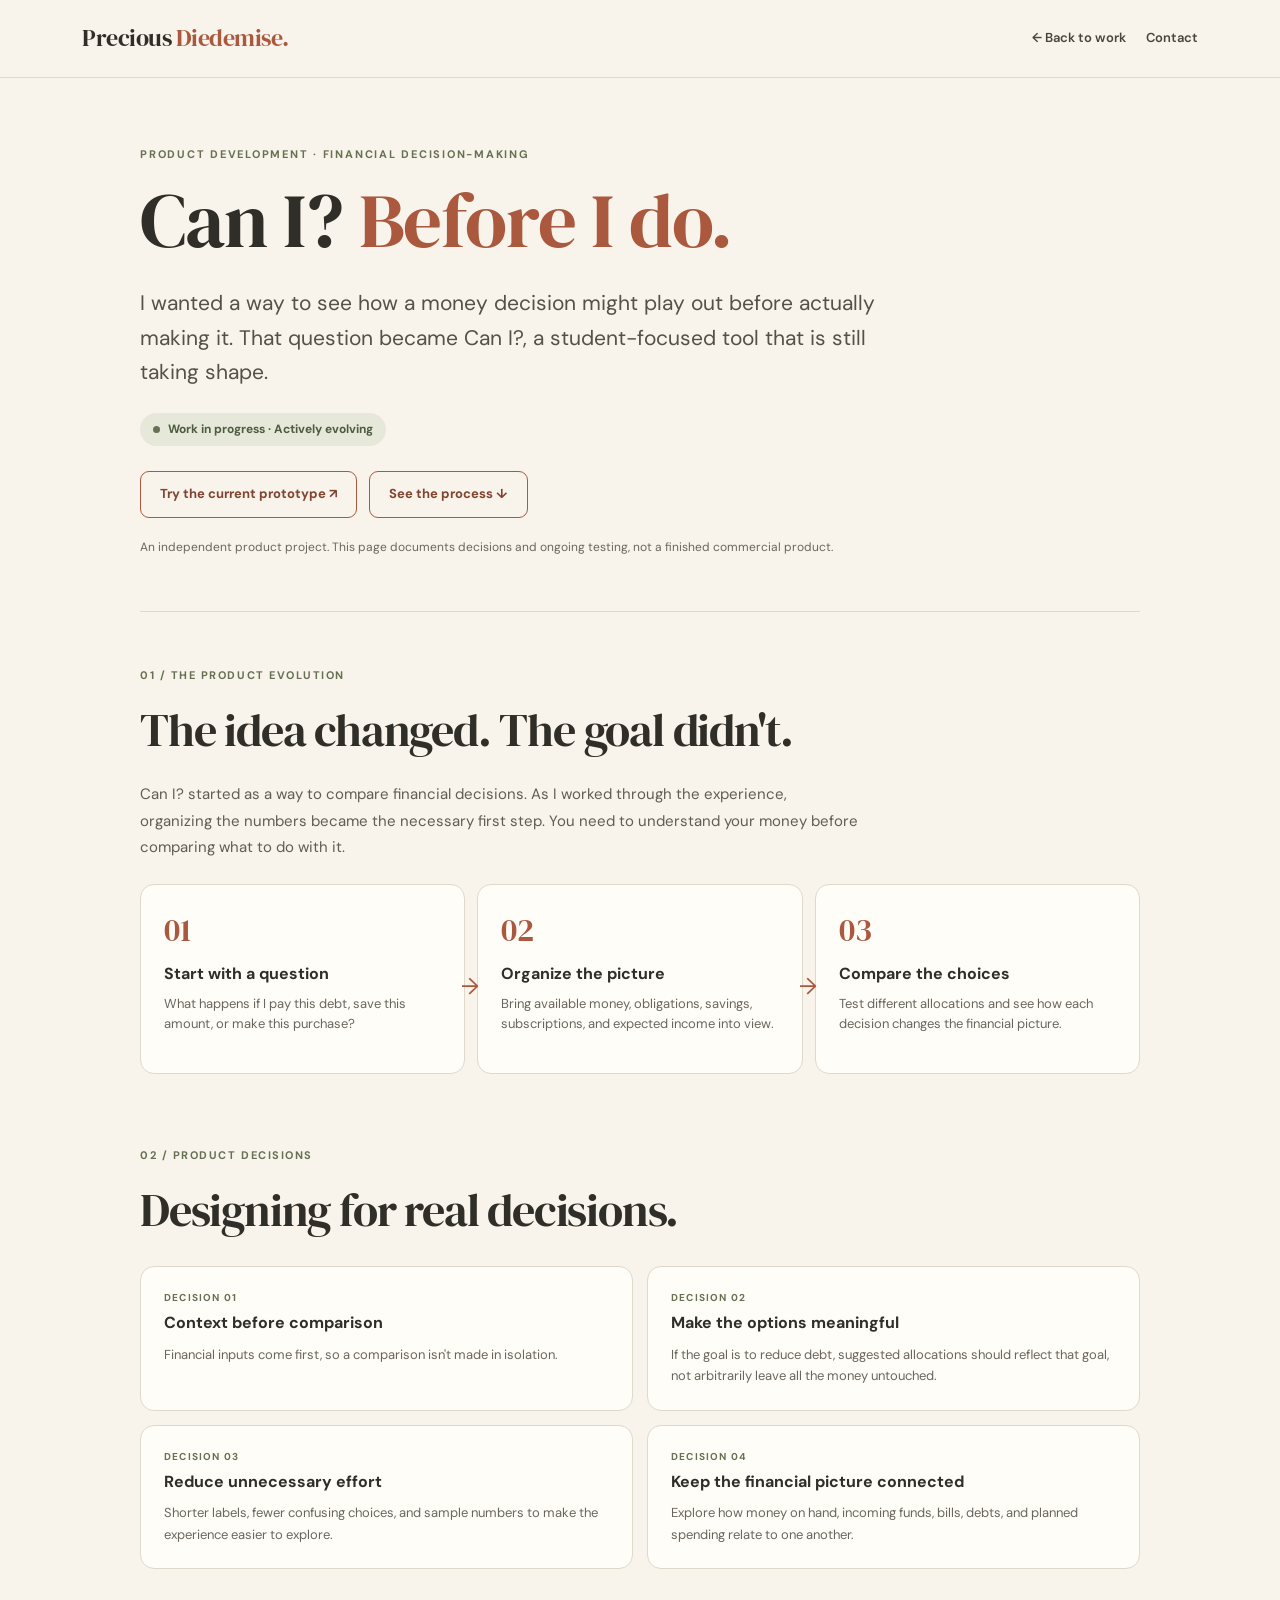
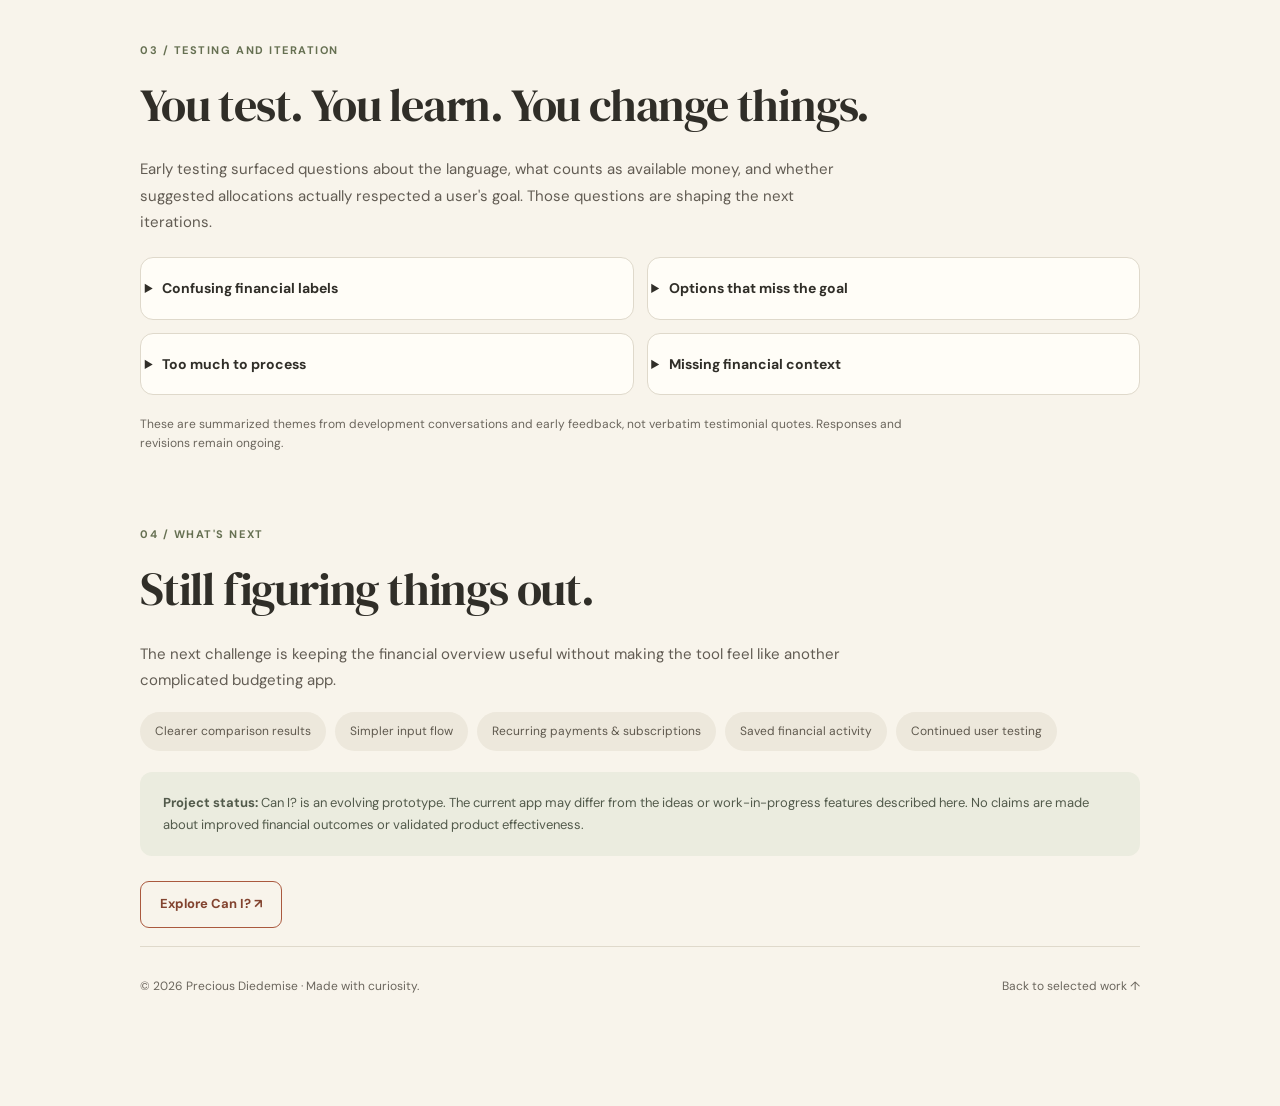
==== can-i-case-study.html @ 9359f9a6 "Rename Can I.html to can-i-case-study.html" ====
<!DOCTYPE html>
<html lang="en">
<head>
  <meta charset="utf-8">
  <meta name="viewport" content="width=device-width,initial-scale=1">
  <meta name="theme-color" content="#f8f4eb">
  <meta name="description" content="How Can I? evolved from a decision-comparison idea into an evolving student finance tool. A product development case study by Precious Diedemise.">
  <title>Can I? | Behind the Product · Precious Diedemise</title>
  <link rel="stylesheet" href="style.css">
  <style>
    :root{--cream:#f8f4eb;--paper:#fffdf7;--ink:#302e28;--muted:#6b665d;--rust:#aa593e;--deep:#82432f;--olive:#667052;--line:#dfd9cb;--sage:#e8e9da;--tan:#f0e3d2}
    .ci-page{max-width:1060px;margin:auto;padding:0 30px 80px}
    .ci-hero{padding:68px 0 54px;border-bottom:1px solid var(--line)}
    .ci-eyebrow{font-size:11px;letter-spacing:.16em;text-transform:uppercase;color:var(--olive);font-weight:700}
    .ci-hero h1,.ci-section h2{font-family:'DM Serif Display',Georgia,serif;font-weight:400;letter-spacing:-1.2px}
    .ci-hero h1{font-size:clamp(45px,6vw,78px);line-height:1.1;margin:14px 0 24px}
    .ci-hero h1 em{font-style:normal;color:var(--rust)}
    .ci-lead{font-size:clamp(17px,2vw,21px);max-width:740px;color:#565047;line-height:1.65;margin:0 0 23px}
    .ci-status{display:inline-flex;align-items:center;gap:8px;background:#e6e8d9;padding:7px 13px;border-radius:100px;color:#4d5c40;font-size:12px;font-weight:700}
    .ci-status:before{content:'';display:block;width:7px;height:7px;border-radius:50%;background:var(--olive)}
    .ci-note{color:var(--muted);font-size:12px;max-width:780px;margin:20px 0 0}
    .ci-actions{display:flex;flex-wrap:wrap;gap:12px;margin-top:25px}
    .ci-link{display:inline-flex;align-items:center;justify-content:center;padding:12px 19px;border:1px solid var(--rust);border-radius:9px;color:var(--deep);font-size:13px;font-weight:700;text-decoration:none}
    .ci-link:hover{background:#f0e6d7}
    .ci-section{padding:55px 0 18px}
    .ci-count{font-size:11px;letter-spacing:.14em;color:var(--olive);text-transform:uppercase;font-weight:700}
    .ci-section h2{font-size:clamp(31px,4vw,46px);margin:8px 0 14px}
    .ci-copy{max-width:720px;color:#625c53;line-height:1.75;font-size:15px}
    .ci-journey{display:grid;grid-template-columns:repeat(3,minmax(0,1fr));gap:12px;margin-top:24px}
    .ci-stage,.ci-tile{background:var(--paper);border:1px solid var(--line);border-radius:14px;padding:23px}
    .ci-stage{position:relative;min-height:190px}
    .ci-stage .ci-digit{font:400 32px 'DM Serif Display',Georgia,serif;color:var(--rust)}
    .ci-stage h3{font-size:16px;margin:9px 0 7px}
    .ci-stage p{font-size:13px;color:var(--muted);margin:0}
    .ci-tile h3{font-size:16px;margin:4px 0 8px}
    .ci-tile p{font-size:13px;color:var(--muted);margin:0;line-height:1.65}
    .ci-stage:not(:last-child):after{content:'→';position:absolute;right:-15px;top:44%;font-size:23px;color:var(--rust);z-index:1}
    .ci-grid{display:grid;grid-template-columns:repeat(2,minmax(0,1fr));gap:14px;margin-top:20px}
    .ci-eyeline{font-size:10px;font-weight:700;letter-spacing:.12em;text-transform:uppercase;color:var(--olive)}
    .ci-feedback{margin-top:22px;display:grid;grid-template-columns:repeat(2,minmax(0,1fr));gap:13px}
    .ci-feedback details{background:var(--paper);border:1px solid var(--line);border-radius:13px;padding:19px 21px}
    .ci-feedback summary{font-weight:700;font-size:14px;cursor:pointer;list-style-position:outside}
    .ci-feedback details p{font-size:13px;color:var(--muted);margin:13px 0 3px;line-height:1.65}
    .ci-feedback strong{color:var(--ink)}
    .ci-next{display:flex;flex-wrap:wrap;gap:9px;margin-top:19px}
    .ci-chip{background:#ede8dc;padding:10px 15px;border-radius:100px;font-size:12px;color:#5f594e}
    .ci-disclaimer{margin-top:21px;padding:20px 23px;background:#ebecdf;border-radius:12px;font-size:13px;color:#525a4b;line-height:1.7}
    .ci-footer{padding:30px 0;border-top:1px solid var(--line);font-size:12px;color:var(--muted);display:flex;justify-content:space-between;gap:12px;flex-wrap:wrap}
    @media(max-width:720px){.ci-page{padding:0 20px 50px}.ci-journey,.ci-grid,.ci-feedback{grid-template-columns:1fr}.ci-stage:not(:last-child):after{content:'↓';right:auto;left:50%;top:auto;bottom:-19px}.ci-hero{padding:46px 0}}
  </style>
</head>
<body>
  <header class="header">
    <div class="shell header-in">
      <a class="brand" href="index.html#home">Precious <em>Diedemise.</em></a>
      <nav class="nav" style="display:flex;gap:20px">
        <a href="index.html#work">← Back to work</a>
        <a href="index.html#contact">Contact</a>
      </nav>
    </div>
  </header>

  <main class="ci-page">
    <section class="ci-hero">
      <div class="ci-eyebrow">Product development · Financial decision-making</div>
      <h1>Can I? <em>Before I do.</em></h1>
      <p class="ci-lead">
        I wanted a way to see how a money decision might play out before
        actually making it. That question became Can I?, a student-focused
        tool that is still taking shape.
      </p>
      <span class="ci-status">Work in progress · Actively evolving</span>
      <div class="ci-actions">
        <a class="ci-link" href="https://can-i-phi.vercel.app/"
           target="_blank" rel="noopener noreferrer">Try the current prototype ↗</a>
        <a class="ci-link" href="#evolution">See the process ↓</a>
      </div>
      <p class="ci-note">
        An independent product project. This page documents decisions and
        ongoing testing, not a finished commercial product.
      </p>
    </section>

    <section class="ci-section" id="evolution">
      <div class="ci-count">01 / The product evolution</div>
      <h2>The idea changed. The goal didn't.</h2>
      <p class="ci-copy">
        Can I? started as a way to compare financial decisions. As I worked
        through the experience, organizing the numbers became the necessary
        first step. You need to understand your money before comparing what
        to do with it.
      </p>
      <div class="ci-journey">
        <div class="ci-stage">
          <div class="ci-digit">01</div>
          <h3>Start with a question</h3>
          <p>What happens if I pay this debt, save this amount, or make this purchase?</p>
        </div>
        <div class="ci-stage">
          <div class="ci-digit">02</div>
          <h3>Organize the picture</h3>
          <p>Bring available money, obligations, savings, subscriptions,
             and expected income into view.</p>
        </div>
        <div class="ci-stage">
          <div class="ci-digit">03</div>
          <h3>Compare the choices</h3>
          <p>Test different allocations and see how each decision changes
             the financial picture.</p>
        </div>
      </div>
    </section>

    <section class="ci-section" id="thinking">
      <div class="ci-count">02 / Product decisions</div>
      <h2>Designing for real decisions.</h2>
      <div class="ci-grid">
        <div class="ci-tile">
          <div class="ci-eyeline">Decision 01</div>
          <h3>Context before comparison</h3>
          <p>Financial inputs come first, so a comparison isn't made in isolation.</p>
        </div>
        <div class="ci-tile">
          <div class="ci-eyeline">Decision 02</div>
          <h3>Make the options meaningful</h3>
          <p>If the goal is to reduce debt, suggested allocations should
             reflect that goal, not arbitrarily leave all the money untouched.</p>
        </div>
        <div class="ci-tile">
          <div class="ci-eyeline">Decision 03</div>
          <h3>Reduce unnecessary effort</h3>
          <p>Shorter labels, fewer confusing choices, and sample numbers
             to make the experience easier to explore.</p>
        </div>
        <div class="ci-tile">
          <div class="ci-eyeline">Decision 04</div>
          <h3>Keep the financial picture connected</h3>
          <p>Explore how money on hand, incoming funds, bills, debts,
             and planned spending relate to one another.</p>
        </div>
      </div>
    </section>

    <section class="ci-section" id="feedback">
      <div class="ci-count">03 / Testing and iteration</div>
      <h2>You test. You learn. You change things.</h2>
      <p class="ci-copy">
        Early testing surfaced questions about the language, what counts
        as available money, and whether suggested allocations actually
        respected a user's goal. Those questions are shaping the next iterations.
      </p>
      <div class="ci-feedback">
        <details>
          <summary>Confusing financial labels</summary>
          <p><strong>What surfaced:</strong> Some terms, including “Protected,”
             weren't intuitive.<br>
             <strong>Design response:</strong> Use clearer language such as
             “Savings” and simplify prompts.</p>
        </details>
        <details>
          <summary>Options that miss the goal</summary>
          <p><strong>What surfaced:</strong> Debt-focused comparisons could
             suggest keeping money available instead of paying down debt.<br>
             <strong>Design response:</strong> Rework suggested allocations
             around the user's stated goal.</p>
        </details>
        <details>
          <summary>Too much to process</summary>
          <p><strong>What surfaced:</strong> Wordy screens and numerous inputs
             could make decisions harder.<br>
             <strong>Design response:</strong> Shorter copy, more focused steps,
             and fewer unnecessary fields.</p>
        </details>
        <details>
          <summary>Missing financial context</summary>
          <p><strong>What surfaced:</strong> Feedback called for better handling
             of recurring bills, subscriptions, unexpected expenses, and
             incoming money.<br>
             <strong>Design response:</strong> Evaluate how these elements fit
             into the organizing flow without overcomplicating it.</p>
        </details>
      </div>
      <p class="ci-note">
        These are summarized themes from development conversations and early
        feedback, not verbatim testimonial quotes. Responses and revisions
        remain ongoing.
      </p>
    </section>

    <section class="ci-section" id="next">
      <div class="ci-count">04 / What's next</div>
      <h2>Still figuring things out.</h2>
      <p class="ci-copy">
        The next challenge is keeping the financial overview useful
        without making the tool feel like another complicated budgeting app.
      </p>
      <div class="ci-next">
        <span class="ci-chip">Clearer comparison results</span>
        <span class="ci-chip">Simpler input flow</span>
        <span class="ci-chip">Recurring payments &amp; subscriptions</span>
        <span class="ci-chip">Saved financial activity</span>
        <span class="ci-chip">Continued user testing</span>
      </div>
      <div class="ci-disclaimer">
        <strong>Project status:</strong> Can I? is an evolving prototype.
        The current app may differ from the ideas or work-in-progress features
        described here. No claims are made about improved financial outcomes
        or validated product effectiveness.
      </div>
      <div class="ci-actions">
        <a class="ci-link" href="https://can-i-phi.vercel.app/"
           target="_blank" rel="noopener noreferrer">Explore Can I? ↗</a>
      </div>
    </section>

    <footer class="ci-footer">
      <span>© 2026 Precious Diedemise · Made with curiosity.</span>
      <a href="index.html#work">Back to selected work ↑</a>
    </footer>
  </main>
</body>
</html>
---- style.css ----
@import url('https://fonts.googleapis.com/css2?family=DM+Sans:wght@400;500;600;700&family=DM+Serif+Display:ital@0;1&display=swap');
  
  
:root {
  --cream:#f8f4eb;
  --paper:#fffdf7;
  --ink:#302e28;
  --muted:#6b665d;
  --rust:#aa593e;
  --deep:#82432f;
  --olive:#667052;
  --line:#dfd9cb;
  --sage:#e8e9da;
  --tan:#f0e3d2;
  --shadow:0 18px 40px rgba(71,55,32,.07)}
* {
  box-sizing:border-box}
html {
  scroll-behavior:smooth}
body {
  margin:0;
  background:var(--cream);
  color:var(--ink);
  font-family:'DM Sans',Arial,sans-serif;
  font-size:15px;
  line-height:1.6}
button,a {
  font:inherit}
a {
  color:inherit;
  text-decoration:none}
button {
  cursor:pointer}
button:focus-visible,a:focus-visible {
  outline:3px solid #bd8651;
  outline-offset:4px}
.shell {
  max-width:1180px;
  margin:auto;
  padding:0 32px}
.header {
  position:sticky;
  top:0;
  z-index:20;
  background:rgba(248,244,235,.94);
  backdrop-filter:blur(15px);
  border-bottom:1px solid var(--line)}
.header-in {
  min-height:77px;
  display:flex;
  align-items:center;
  justify-content:space-between;
  gap:16px}
.brand {
  font-family:'DM Serif Display',Georgia,serif;
  font-size:24px;
  letter-spacing:-.5px}
.brand em {
  font-style:normal;
  color:var(--rust)}
.nav {
  display:flex;
  align-items:center;
  gap:30px}
.nav a,.nav button {
  background:none;
  border:0;
  color:#49443d;
  font-size:13px;
  font-weight:600}
.nav a:hover,.nav button:hover {
  color:var(--rust)}
.nav .active {
  color:var(--rust)}
.menu {
  display:none;
  border:1px solid var(--line);
  background:transparent;
  border-radius:8px;
  padding:7px 11px}
.hero {
  display:grid;
  grid-template-columns:1.24fr .76fr;
  gap:10px;
  align-items:center;
  padding:95px 0 100px;
  min-height:570px;
  position:relative}
.eyebrow {
  font-size:11px;
  text-transform:uppercase;
  letter-spacing:.2em;
  color:var(--olive);
  font-weight:700}
.hero h1 {
  font-family:'DM Serif Display',Georgia,serif;
  font-size:clamp(50px,5.65vw,81px);
  font-weight:400;
  letter-spacing:-2px;
  line-height:1.09;
  margin:22px 0 22px;
  max-width:710px}
.hero h1 em {
  color:var(--rust);
  font-weight:400}
.intro {
  font-size:17px;
  color:#5b554d;
  max-width:625px;
  line-height:1.8}
.cta-line {
  display:flex;
  gap:14px;
  align-items:center;
  margin-top:28px;
  flex-wrap:wrap}
.primary,.secondary {
  display:inline-flex;
  align-items:center;
  gap:12px;
  justify-content:center;
  border-radius:9px;
  padding:13px 22px;
  font-weight:700;
  font-size:13px;
  transition:transform .2s,background .2s;
  border:1px solid var(--rust)}
.primary {
  background:var(--rust);
  color:white}
.primary:hover {
  background:var(--deep);
  transform:translateY(-2px)}
.secondary {
  background:transparent;
  color:var(--deep)}
.secondary:hover {
  background:#f0e6d7}
.hero-art {
  height:430px;
  position:relative;
  overflow:hidden;
  isolation:isolate}
.hero-art .large {
  position:absolute;
  right:1%;
  bottom:-105px;
  width:355px;
  height:355px;
  border-radius:50%;
  background:#bd7655}
.hero-art .medium {
  position:absolute;
  right:-50px;
  top:0;
  width:265px;
  height:265px;
  border-radius:50%;
  background:#87906a}
.hero-art .pale {
  position:absolute;
  left:0;
  top:73px;
  width:250px;
  height:300px;
  border-radius:53% 47% 58% 42%;
  background:#e9dbc5;
  transform:rotate(-16deg)}
.hero-art .line {
  position:absolute;
  border:2px solid rgba(255,255,255,.55);
  border-radius:50%;
  width:425px;
  height:425px;
  right:-87px;
  bottom:-115px}
.hero-art .line.two {
  width:345px;
  height:345px;
  right:-47px;
  bottom:-74px}
.stem {
  position:absolute;
  right:60px;
  top:80px;
  width:3px;
  height:230px;
  background:#394934;
  transform:rotate(22deg);
  transform-origin:bottom}
.leaf {
  position:absolute;
  width:65px;
  height:23px;
  background:#435a3c;
  border-radius:100% 0 100% 0;
  transform-origin:0 50%}
.leaf.l1 {
  right:70px;
  top:106px;
  transform:rotate(-25deg)}
.leaf.l2 {
  right:116px;
  top:130px;
  transform:rotate(205deg)}
.leaf.l3 {
  right:82px;
  top:183px;
  transform:rotate(-27deg)}
.leaf.l4 {
  right:134px;
  top:207px;
  transform:rotate(205deg)}
.leaf.l5 {
  right:98px;
  top:263px;
  transform:rotate(-20deg)}
.leaf.l6 {
  right:155px;
  top:285px;
  transform:rotate(206deg)}
.sect {
  padding:72px 0}
.sect-head {
  display:flex;
  align-items:end;
  justify-content:space-between;
  gap:22px;
  margin-bottom:27px}
.sect h2,.about h2 {
  font-family:'DM Serif Display',Georgia,serif;
  font-size:clamp(35px,3.8vw,51px);
  font-weight:400;
  letter-spacing:-1px;
  line-height:1.2;
  margin:9px 0}
.section-note {
  color:var(--muted);
  max-width:500px;
  margin:8px 0}
.all-link {
  font-size:13px;
  color:var(--deep);
  font-weight:700;
  background:none;
  border:none;
  white-space:nowrap}
.cards {
  display:grid;
  grid-template-columns:repeat(3,minmax(0,1fr));
  gap:22px}
.project {
  display:flex;
  flex-direction:column;
  border:1px solid #e9e2d4;
  background:var(--paper);
  border-radius:16px;
  overflow:hidden;
  box-shadow:var(--shadow);
  transition:transform .22s,box-shadow .22s;
  text-align:left;
  padding:0;
  color:var(--ink)}
.project:hover {
  transform:translateY(-5px);
  box-shadow:0 25px 50px rgba(71,55,32,.13)}
.project-art {
  height:185px;
  position:relative;
  overflow:hidden}
.project-art.finance {
  background:#e5d0b7}
.finance .sun {
  position:absolute;
  width:170px;
  height:170px;
  background:#cc8163;
  border-radius:50%;
  left:-24px;
  bottom:-80px}
.finance .bar {
  position:absolute;
  bottom:30px;
  width:35px;
  background:#566953;
  border-radius:5px 5px 0 0}
.finance .b1 {
  height:58px;
  left:46%}
.finance .b2 {
  height:94px;
  left:60%;
  background:#7e8b6d}
.finance .b3 {
  height:131px;
  left:74%;
  background:#3f594c}
.finance .curve {
  position:absolute;
  top:42px;
  left:34%;
  width:180px;
  height:90px;
  border-top:3px solid #a2523a;
  transform:rotate(-19deg);
  border-radius:50%}
.churn {
  background:#dee1cd}
.churn .orbit {
  position:absolute;
  border:2px solid #a0a98e;
  border-radius:50%;
  width:245px;
  height:245px;
  top:19px;
  left:16%}
.churn .orbit.two {
  width:150px;
  height:150px;
  top:66px;
  left:30%;
  border-color:#bbc3ac}
.churn .dot {
  position:absolute;
  border-radius:50%;
  background:#b5684a;
  width:21px;
  height:21px}
.churn .d1 {
  left:23%;
  top:33%}
.churn .d2 {
  left:71%;
  top:22%;
  background:#596e52}
.churn .d3 {
  left:66%;
  top:77%;
  width:31px;
  height:31px}
.churn .d4 {
  left:47%;
  top:53%;
  background:#4b5e47;
  width:43px;
  height:43px}
.product-art {
  background:#e8ded0}
.product-art .phone {
  width:124px;
  height:190px;
  background:#faf6ed;
  border:6px solid #4e5d48;
  border-radius:24px;
  transform:rotate(-12deg);
  position:absolute;
  top:22px;
  left:36%;
  box-shadow:12px 15px 0 rgba(61,60,44,.12);
  padding:28px 13px}
.phone .stripe {
  height:11px;
  background:#e1e5d6;
  border-radius:8px;
  margin-bottom:11px}
.phone .stripe:nth-child(2) {
  width:74%;
  background:#c7a187}
.phone .stripe:nth-child(3) {
  width:90%}
.phone .stripe:nth-child(4) {
  background:#a4b39a;
  height:24px;
  margin-top:18px}
.project-body {
  padding:23px 22px 22px;
  flex:1;
  display:flex;
  flex-direction:column}
.tag {
  font-size:10px;
  text-transform:uppercase;
  color:#8f6c52;
  letter-spacing:.15em;
  font-weight:700}
.project h3 {
  font-family:'DM Serif Display',Georgia,serif;
  font-size:27px;
  line-height:1.22;
  font-weight:400;
  letter-spacing:-.4px;
  margin:11px 0}
.project p {
  color:var(--muted);
  font-size:13px;
  margin:0 0 22px}
.project-bottom {
  display:flex;
  justify-content:space-between;
  align-items:center;
  margin-top:auto;
  font-size:12px;
  color:var(--olive)}
.circle-arrow {
  display:grid;
  place-items:center;
  background:var(--rust);
  color:white;
  width:32px;
  height:32px;
  border-radius:50%;
  font-size:18px}
.other-work {
  margin-top:20px;
  display:flex;
  gap:14px;
  flex-wrap:wrap}
.pill {
  background:#efebe1;
  border:1px solid #e0d9c8;
  border-radius:100px;
  padding:8px 13px;
  color:#635c51;
  font-size:12px}
.about-wrap {
  background:#e9e8d9;
  border-top:1px solid #dedccc;
  border-bottom:1px solid #dedccc}
.about {
  display:grid;
  grid-template-columns:1fr 1fr;
  gap:60px;
  align-items:center;
  padding:68px 0}
.about-copy {
  font-size:17px;
  max-width:580px;
  color:#5a5b4a}
.about .aside {
  border-left:2px solid #9eaa8b;
  padding:14px 0 14px 24px;
  color:#5e604e;
  font-family:'DM Serif Display',Georgia,serif;
  font-size:26px;
  line-height:1.45}
.contact {
  text-align:center;
  padding:95px 0}
.contact h2 {
  font-family:'DM Serif Display',Georgia,serif;
  font-size:clamp(38px,4vw,55px);
  font-weight:400;
  margin:12px 0}
.contact p {
  color:var(--muted)}
.footer {
  border-top:1px solid var(--line);
  padding:25px 0;
  color:var(--muted);
  font-size:12px}
.footer .shell {
  display:flex;
  justify-content:space-between;
  gap:10px;
  flex-wrap:wrap}
.overlay {
  position:fixed;
  inset:0;
  z-index:40;
  background:rgba(31,30,25,.6);
  display:none;
  align-items:center;
  justify-content:center;
  padding:24px}
.overlay.open {
  display:flex}
.dialog {
  background:var(--paper);
  border-radius:20px;
  max-width:790px;
  width:100%;
  max-height:90vh;
  overflow:auto;
  box-shadow:0 30px 100px rgba(0,0,0,.27);
  padding:34px}
.dialog-top {
  display:flex;
  justify-content:space-between;
  align-items:start;
  gap:20px}
.dialog h2 {
  font-family:'DM Serif Display',Georgia,serif;
  font-size:clamp(30px,4.5vw,47px);
  font-weight:400;
  line-height:1.15;
  margin:9px 0 15px}
.close {
  background:#eee8dd;
  border:0;
  border-radius:50%;
  width:37px;
  height:37px;
  flex-shrink:0;
  font-size:22px}
.dialog-lead {
  font-size:17px;
  color:#5c584e}
.details {
  display:grid;
  grid-template-columns:1fr 1fr;
  gap:18px;
  margin:26px 0}
.detail {
  background:#f2eee5;
  padding:19px;
  border-radius:10px}
.detail strong {
  display:block;
  margin-bottom:5px}
.detail p {
  margin:0;
  color:#686155;
  font-size:13px}
.notice {
  background:#e6e9dc;
  padding:15px 18px;
  border-radius:10px;
  font-size:13px;
  color:#525d49}
.back-top {
  display:block;
  text-align:right;
  padding:10px 0;
  font-size:12px;
  color:var(--muted)}
@media(max-width:850px) {
  .hero {
  grid-template-columns:1fr;
  gap:0;
  padding:65px 0 35px}
.hero-art {
  height:220px;
  max-width:400px;
  width:100%;
  margin:auto}
.hero-art .large {
  bottom:-220px}
.hero-art .medium {
  right:0;
  top:0}
.hero-art .pale {
  top:45px}
.stem {
  top:0}
.leaf.l1 {
  top:26px}
.leaf.l2 {
  top:50px}
.leaf.l3 {
  top:103px}
.leaf.l4 {
  top:127px}
.leaf.l5 {
  top:183px}
.leaf.l6 {
  top:205px}
.cards {
  grid-template-columns:repeat(2,minmax(0,1fr))}
.about {
  grid-template-columns:1fr;
  gap:15px}
}
@media(max-width:600px) {
  .shell {
  padding:0 20px}
.header-in {
  min-height:68px}
.brand {
  font-size:21px}
.menu {
  display:block}
.nav {
  display:none;
  position:absolute;
  left:0;
  right:0;
  top:68px;
  background:var(--cream);
  padding:20px;
  box-shadow:0 15px 25px #0001;
  flex-direction:column;
  align-items:stretch;
  gap:15px}
.nav.open {
  display:flex}
.hero h1 {
  font-size:47px;
  letter-spacing:-1.5px}
.hero {
  padding:48px 0 20px}
.intro {
  font-size:15px}
.hero-art {
  height:170px}
.cards {
  grid-template-columns:1fr}
.sect {
  padding:49px 0}
.sect-head {
  align-items:start;
  flex-direction:column}
.about {
  padding:48px 0}
.about .aside {
  font-size:23px}
.details {
  grid-template-columns:1fr}
.dialog {
  padding:23px}
.contact {
  padding:65px 0}
}

.rabbit-section {
  background:#f0ebe0;
  border-top:1px solid var(--line);
  border-bottom:1px solid var(--line)}
.rabbit-grid {
  display:grid;
  grid-template-columns:1fr 1fr;
  gap:22px;
  margin-top:28px}
.rabbit-card {
  background:var(--paper);
  border:1px solid #e2d9c9;
  border-radius:16px;
  text-align:left;
  padding:25px;
  display:flex;
  flex-direction:column;
  align-items:flex-start;
  min-height:200px;
  transition:transform .2s,box-shadow .2s}
.rabbit-card:hover {
  transform:translateY(-4px);
  box-shadow:var(--shadow)}
.rabbit-card h3 {
  font:normal 28px/1.2 'DM Serif Display',Georgia,serif;
  margin:14px 0 10px}
.rabbit-card p {
  color:var(--muted);
  font-size:13px;
  margin:0}
.rabbit-card .pill {
  margin-top:auto;
  padding:5px 11px}
.rabbit-tag {
  font-weight:700;
  letter-spacing:.16em;
  text-transform:uppercase;
  color:var(--olive);
  font-size:11px}
.rabbit-intro {
  max-width:680px;
  color:var(--muted);
  font-size:16px}
@media(max-width:600px) {
  .rabbit-grid {
  grid-template-columns:1fr}
.rabbit-card {
  min-height:185px}
}
.rabbit-hole-section {
  padding: 4rem 1.5rem;
}

.section-tag {
  font-size: 0.9rem;
  text-transform: uppercase;
  letter-spacing: 0.08em;
  margin-bottom: 0.5rem;
  opacity: 0.75;
}

.section-intro {
  max-width: 700px;
  margin-bottom: 2rem;
}

.rabbit-grid {
  display: grid;
  gap: 1.5rem;
}

.rabbit-card {
  display: block;
  text-decoration: none;
  color: inherit;
  border: 1px solid rgba(0,0,0,0.08);
  border-radius: 18px;
  overflow: hidden;
  background: #fff;
  transition: transform 0.2s ease, box-shadow 0.2s ease;
}

.rabbit-card:hover {
  transform: translateY(-4px);
  box-shadow: 0 12px 30px rgba(0,0,0,0.08);
}

.rabbit-card-image {
  width: 100%;
  display: block;
  height: auto;
}

.rabbit-card-content {
  padding: 1.25rem;
}

.rabbit-card-label {
  font-size: 0.85rem;
  text-transform: uppercase;
  letter-spacing: 0.06em;
  opacity: 0.7;
  margin-bottom: 0.5rem;
}

.rabbit-card h3 {
  margin: 0 0 0.75rem;
}

.rabbit-read-more {
  display: inline-block;
  margin-top: 0.75rem;
  font-weight: 600;
}

.article-page {
  padding: 2rem 1.5rem 4rem;
}

.back-link {
  display: inline-block;
  margin-bottom: 2rem;
  text-decoration: none;
}

.rabbit-article {
  max-width: 760px;
  margin: 0 auto;
  line-height: 1.8;
}

.article-label {
  font-size: 0.9rem;
  text-transform: uppercase;
  letter-spacing: 0.06em;
  opacity: 0.7;
}

.article-cover {
  width: 100%;
  border-radius: 16px;
  margin: 1.5rem 0 2rem;
  display: block;
}

.rabbit-article h1 {
  margin-bottom: 1rem;
}

.rabbit-article h2 {
  margin-top: 2.5rem;
  margin-bottom: 1rem;
}
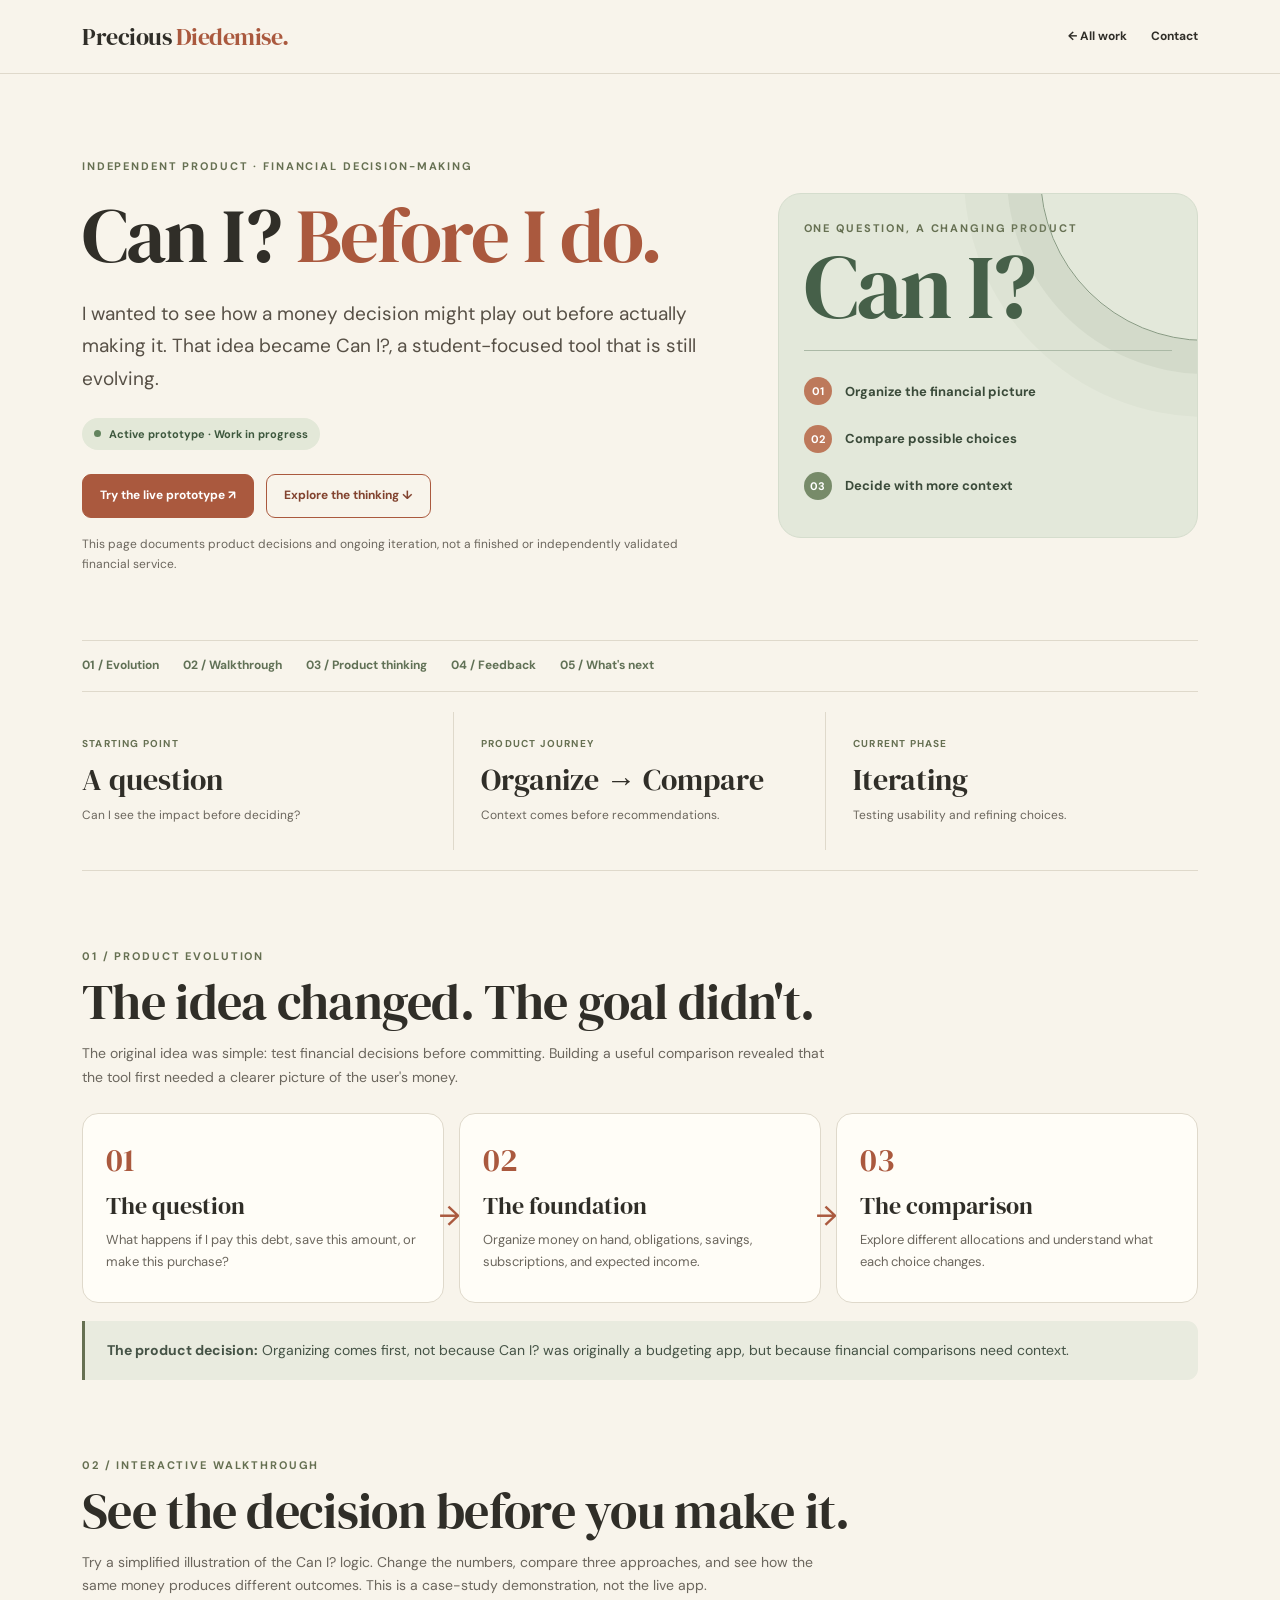
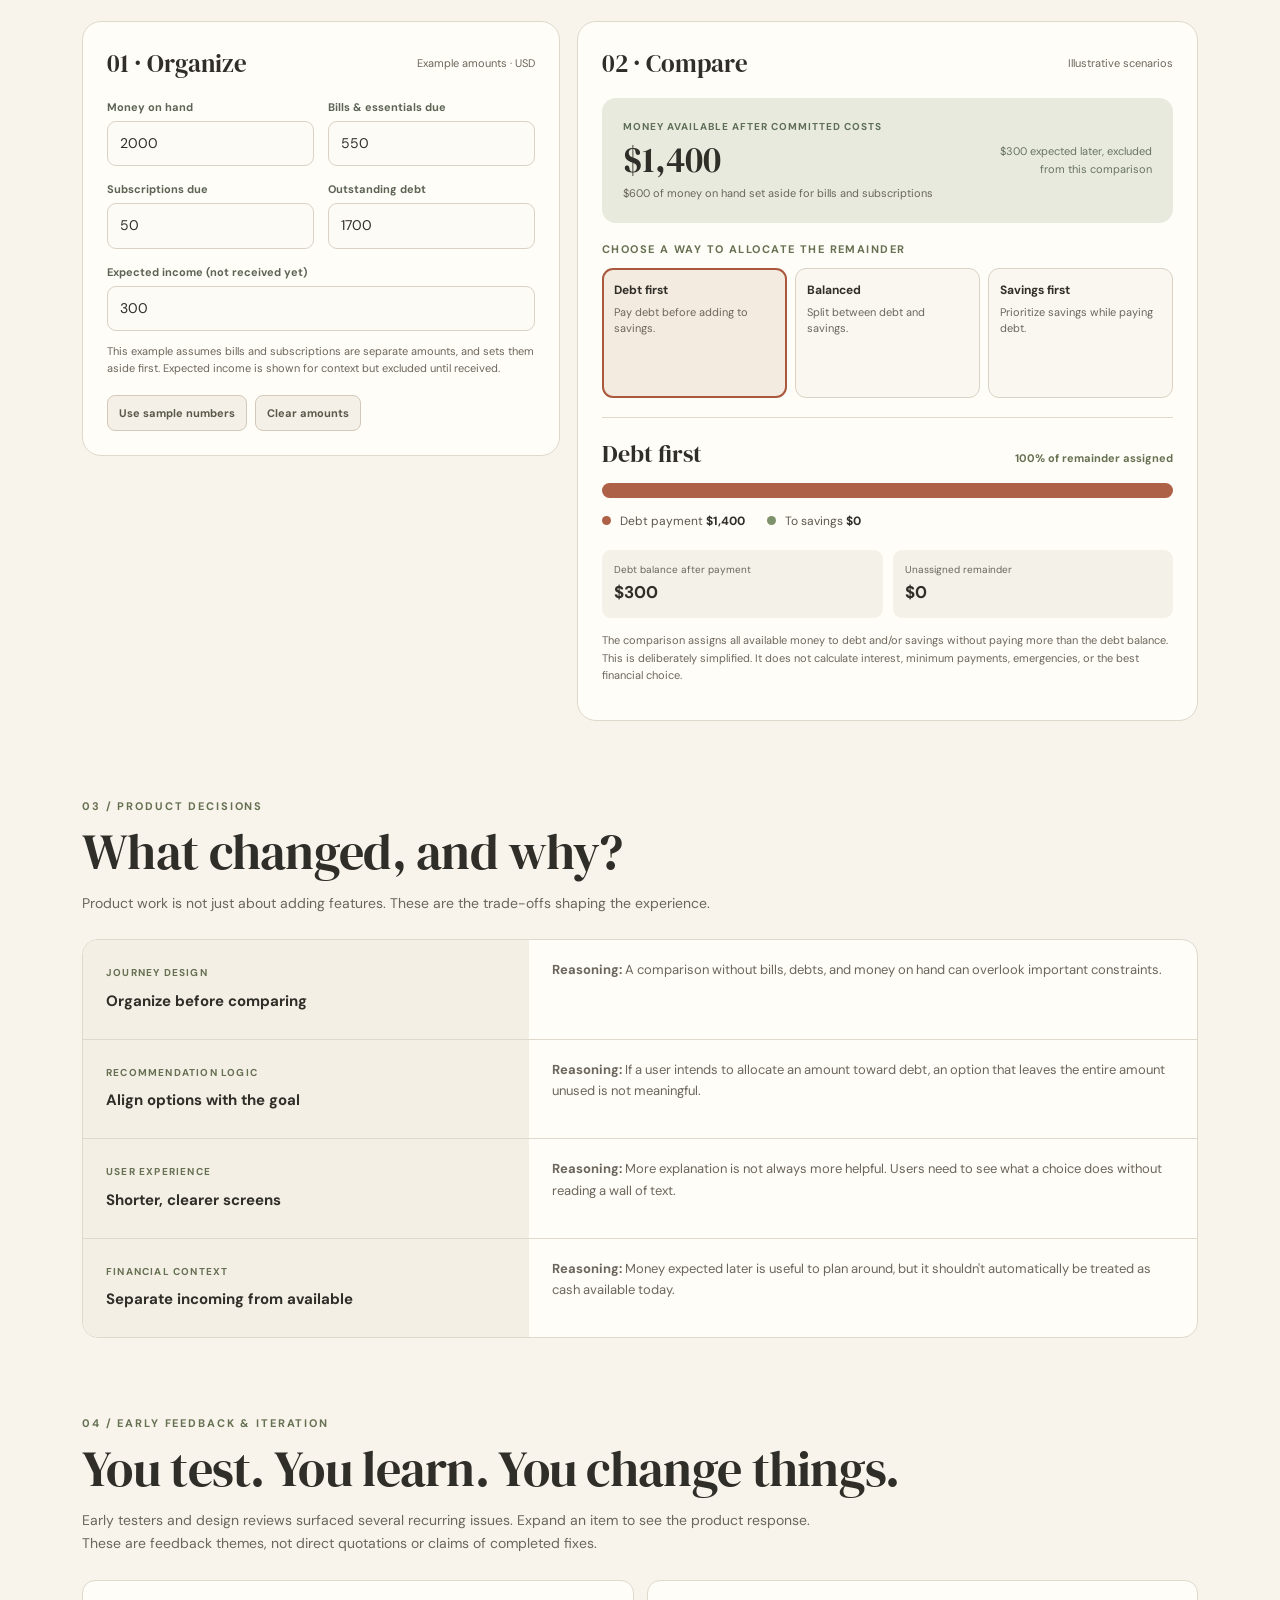
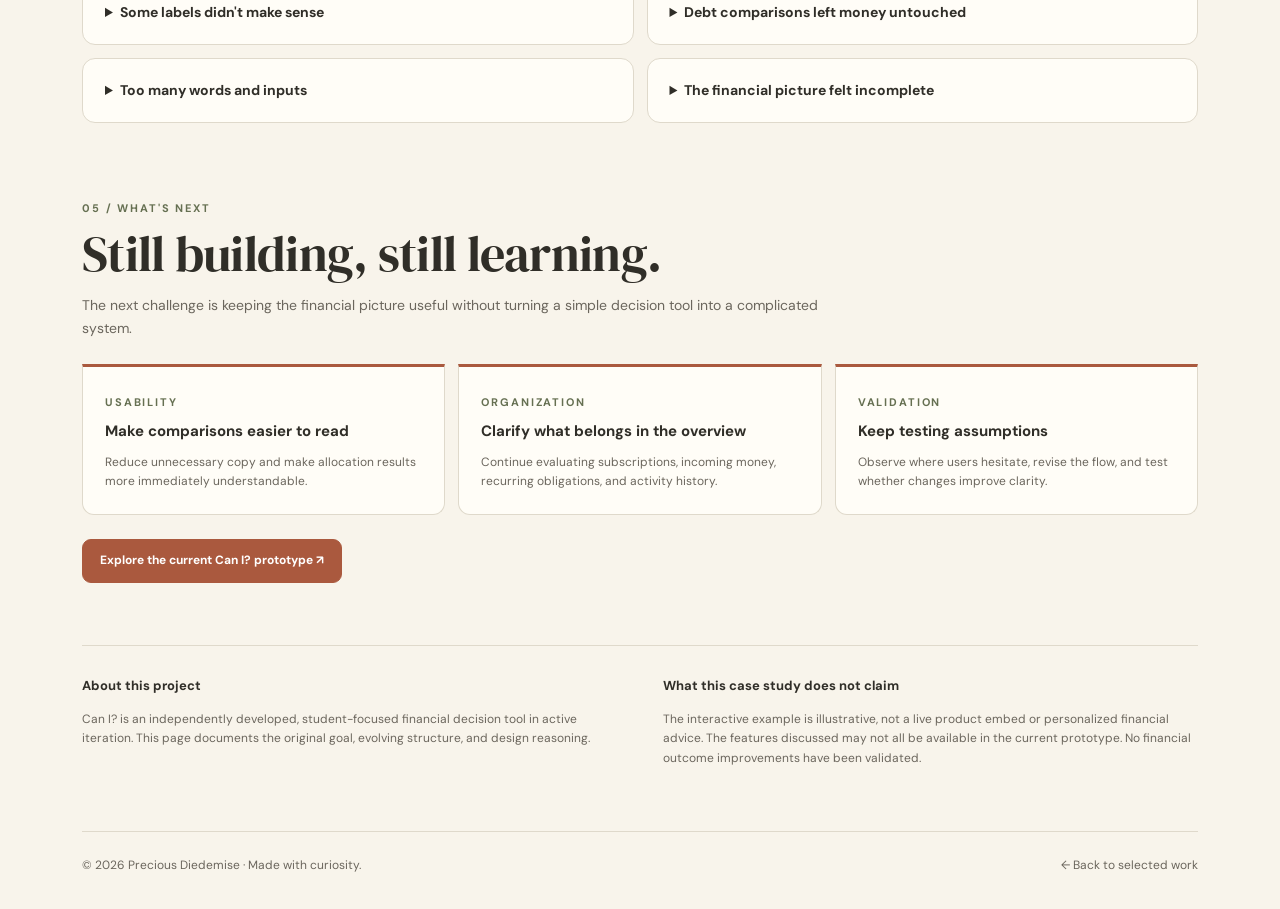
==== commit c9c2e844: "Update print statement from 'Hello' to 'Goodbye'" ====
--- a/can-i-case-study.html
+++ b/can-i-case-study.html
@@ -2,222 +2,1463 @@
 <!DOCTYPE html>
 <html lang="en">
 <head>
-  <meta charset="utf-8">
-  <meta name="viewport" content="width=device-width,initial-scale=1">
-  <meta name="theme-color" content="#f8f4eb">
-  <meta name="description" content="How Can I? evolved from a decision-comparison idea into an evolving student finance tool. A product development case study by Precious Diedemise.">
-  <title>Can I? | Behind the Product · Precious Diedemise</title>
-  <link rel="stylesheet" href="style.css">
-  <style>
-    :root{--cream:#f8f4eb;--paper:#fffdf7;--ink:#302e28;--muted:#6b665d;--rust:#aa593e;--deep:#82432f;--olive:#667052;--line:#dfd9cb;--sage:#e8e9da;--tan:#f0e3d2}
-    .ci-page{max-width:1060px;margin:auto;padding:0 30px 80px}
-    .ci-hero{padding:68px 0 54px;border-bottom:1px solid var(--line)}
-    .ci-eyebrow{font-size:11px;letter-spacing:.16em;text-transform:uppercase;color:var(--olive);font-weight:700}
-    .ci-hero h1,.ci-section h2{font-family:'DM Serif Display',Georgia,serif;font-weight:400;letter-spacing:-1.2px}
-    .ci-hero h1{font-size:clamp(45px,6vw,78px);line-height:1.1;margin:14px 0 24px}
-    .ci-hero h1 em{font-style:normal;color:var(--rust)}
-    .ci-lead{font-size:clamp(17px,2vw,21px);max-width:740px;color:#565047;line-height:1.65;margin:0 0 23px}
-    .ci-status{display:inline-flex;align-items:center;gap:8px;background:#e6e8d9;padding:7px 13px;border-radius:100px;color:#4d5c40;font-size:12px;font-weight:700}
-    .ci-status:before{content:'';display:block;width:7px;height:7px;border-radius:50%;background:var(--olive)}
-    .ci-note{color:var(--muted);font-size:12px;max-width:780px;margin:20px 0 0}
-    .ci-actions{display:flex;flex-wrap:wrap;gap:12px;margin-top:25px}
-    .ci-link{display:inline-flex;align-items:center;justify-content:center;padding:12px 19px;border:1px solid var(--rust);border-radius:9px;color:var(--deep);font-size:13px;font-weight:700;text-decoration:none}
-    .ci-link:hover{background:#f0e6d7}
-    .ci-section{padding:55px 0 18px}
-    .ci-count{font-size:11px;letter-spacing:.14em;color:var(--olive);text-transform:uppercase;font-weight:700}
-    .ci-section h2{font-size:clamp(31px,4vw,46px);margin:8px 0 14px}
-    .ci-copy{max-width:720px;color:#625c53;line-height:1.75;font-size:15px}
-    .ci-journey{display:grid;grid-template-columns:repeat(3,minmax(0,1fr));gap:12px;margin-top:24px}
-    .ci-stage,.ci-tile{background:var(--paper);border:1px solid var(--line);border-radius:14px;padding:23px}
-    .ci-stage{position:relative;min-height:190px}
-    .ci-stage .ci-digit{font:400 32px 'DM Serif Display',Georgia,serif;color:var(--rust)}
-    .ci-stage h3{font-size:16px;margin:9px 0 7px}
-    .ci-stage p{font-size:13px;color:var(--muted);margin:0}
-    .ci-tile h3{font-size:16px;margin:4px 0 8px}
-    .ci-tile p{font-size:13px;color:var(--muted);margin:0;line-height:1.65}
-    .ci-stage:not(:last-child):after{content:'→';position:absolute;right:-15px;top:44%;font-size:23px;color:var(--rust);z-index:1}
-    .ci-grid{display:grid;grid-template-columns:repeat(2,minmax(0,1fr));gap:14px;margin-top:20px}
-    .ci-eyeline{font-size:10px;font-weight:700;letter-spacing:.12em;text-transform:uppercase;color:var(--olive)}
-    .ci-feedback{margin-top:22px;display:grid;grid-template-columns:repeat(2,minmax(0,1fr));gap:13px}
-    .ci-feedback details{background:var(--paper);border:1px solid var(--line);border-radius:13px;padding:19px 21px}
-    .ci-feedback summary{font-weight:700;font-size:14px;cursor:pointer;list-style-position:outside}
-    .ci-feedback details p{font-size:13px;color:var(--muted);margin:13px 0 3px;line-height:1.65}
-    .ci-feedback strong{color:var(--ink)}
-    .ci-next{display:flex;flex-wrap:wrap;gap:9px;margin-top:19px}
-    .ci-chip{background:#ede8dc;padding:10px 15px;border-radius:100px;font-size:12px;color:#5f594e}
-    .ci-disclaimer{margin-top:21px;padding:20px 23px;background:#ebecdf;border-radius:12px;font-size:13px;color:#525a4b;line-height:1.7}
-    .ci-footer{padding:30px 0;border-top:1px solid var(--line);font-size:12px;color:var(--muted);display:flex;justify-content:space-between;gap:12px;flex-wrap:wrap}
-    @media(max-width:720px){.ci-page{padding:0 20px 50px}.ci-journey,.ci-grid,.ci-feedback{grid-template-columns:1fr}.ci-stage:not(:last-child):after{content:'↓';right:auto;left:50%;top:auto;bottom:-19px}.ci-hero{padding:46px 0}}
-  </style>
+<meta charset="UTF-8">
+<meta name="viewport" content="width=device-width, initial-scale=1">
+<meta name="theme-color" content="#f8f4eb">
+<meta name="description" content="The product development journey behind Can I?, a student-focused financial decision tool.">
+<title>Can I? | Behind the Product · Precious Diedemise</title>
+
+<link href="https://fonts.googleapis.com/css2?family=DM+Sans:wght@400;500;600;700&family=DM+Serif+Display:ital@0;1&display=swap" rel="stylesheet">
+<link href="style.css" rel="stylesheet">
+
+<style>
+:root {
+  --cream:#f8f4eb;
+  --paper:#fffdf7;
+  --ink:#302e28;
+  --muted:#6b665d;
+  --rust:#aa593e;
+  --deep:#82432f;
+  --olive:#667052;
+  --line:#dfd9cb;
+  --sage:#e8e9da;
+  --tan:#f0e3d2;
+}
+* { box-sizing:border-box }
+html { scroll-behavior:smooth }
+body {
+  margin:0;
+  background:var(--cream);
+  color:var(--ink);
+  font:15px/1.65 'DM Sans',Arial,sans-serif;
+}
+button,input { font:inherit }
+a { color:inherit;text-decoration:none }
+button { cursor:pointer }
+a:focus-visible,button:focus-visible,
+input:focus-visible,summary:focus-visible {
+  outline:3px solid var(--rust);
+  outline-offset:3px;
+}
+.ci-shell {
+  max-width:1180px;
+  margin:auto;
+  padding:0 32px;
+}
+
+/* HEADER */
+.ci-header {
+  position:sticky;
+  top:0;
+  z-index:20;
+  background:rgba(248,244,235,.95);
+  backdrop-filter:blur(14px);
+  border-bottom:1px solid var(--line);
+}
+.ci-header-in {
+  height:73px;
+  display:flex;
+  align-items:center;
+  justify-content:space-between;
+  gap:20px;
+}
+.ci-brand {
+  font:400 24px 'DM Serif Display',Georgia,serif;
+  letter-spacing:-.5px;
+}
+.ci-brand em {
+  font-style:normal;
+  color:var(--rust);
+}
+.ci-header-links {
+  display:flex;
+  gap:24px;
+  font-size:12px;
+  font-weight:700;
+}
+.ci-header-links a:hover { color:var(--rust) }
+
+.ci-kicker,.ci-label {
+  font-size:11px;
+  letter-spacing:.17em;
+  font-weight:700;
+  text-transform:uppercase;
+  color:var(--olive);
+}
+.ci-label {
+  letter-spacing:.12em;
+  font-size:10px;
+}
+
+/* HERO */
+.ci-hero {
+  display:grid;
+  grid-template-columns:1.2fr .8fr;
+  gap:65px;
+  align-items:center;
+  padding:83px 0 66px;
+}
+.ci-hero h1 {
+  font:400 clamp(54px,6vw,82px)/1.05
+       'DM Serif Display',Georgia,serif;
+  letter-spacing:-1.9px;
+  margin:20px 0 22px;
+}
+.ci-hero h1 em {
+  color:var(--rust);
+  font-style:normal;
+}
+.ci-lead {
+  color:#575046;
+  max-width:700px;
+  font-size:19px;
+  line-height:1.72;
+  margin:0 0 22px;
+}
+.ci-status {
+  display:inline-flex;
+  align-items:center;
+  gap:8px;
+  padding:7px 12px;
+  border-radius:100px;
+  background:#e3e8d8;
+  color:#3e583e;
+  font-size:11px;
+  font-weight:700;
+}
+.ci-status:before {
+  content:'';
+  height:7px;
+  width:7px;
+  border-radius:50%;
+  background:#63845e;
+}
+.ci-context {
+  font-size:12px;
+  color:var(--muted);
+  margin:17px 0 0;
+  max-width:670px;
+}
+.ci-hero-actions {
+  display:flex;
+  gap:12px;
+  flex-wrap:wrap;
+  margin:24px 0 0;
+}
+.ci-button {
+  display:inline-flex;
+  align-items:center;
+  justify-content:center;
+  padding:11px 17px;
+  border:1px solid var(--rust);
+  border-radius:9px;
+  background:transparent;
+  color:var(--deep);
+  font-size:12px;
+  font-weight:700;
+}
+.ci-button:hover { background:#f1e7da }
+.ci-button.filled {
+  background:var(--rust);
+  color:white;
+}
+.ci-button.filled:hover { background:var(--deep) }
+
+/* ABSTRACT HERO ART */
+.ci-hero-art {
+  background:#e3e8da;
+  border:1px solid #d5ddcd;
+  border-radius:23px;
+  min-height:345px;
+  padding:25px 25px 29px;
+  display:flex;
+  flex-direction:column;
+  justify-content:space-between;
+  overflow:hidden;
+  position:relative;
+}
+.ci-hero-art:before {
+  content:'';
+  position:absolute;
+  border-radius:50%;
+  width:330px;
+  height:330px;
+  border:1px solid #899b84;
+  right:-175px;
+  top:-185px;
+  box-shadow:
+    0 0 0 33px #8da08622,
+    0 0 0 76px #8da08612;
+}
+.ci-art-word {
+  font:400 91px/1 'DM Serif Display',Georgia,serif;
+  color:#466049;
+  position:relative;
+  letter-spacing:-3px;
+}
+.ci-art-rule {
+  border-top:1px solid #abb9a6;
+  margin:15px 0;
+  position:relative;
+}
+.ci-art-step {
+  display:flex;
+  align-items:center;
+  gap:13px;
+  position:relative;
+  color:#3b4b3a;
+  font-size:13px;
+  font-weight:700;
+  padding:8px 0;
+}
+.ci-art-step span {
+  display:grid;
+  place-items:center;
+  background:#bd795b;
+  color:white;
+  width:28px;
+  height:28px;
+  border-radius:50%;
+  font-size:11px;
+}
+.ci-art-step:last-child span {
+  background:#778b69;
+}
+
+/* PAGE NAVIGATION */
+.ci-anchor-nav {
+  display:flex;
+  flex-wrap:wrap;
+  gap:24px;
+  border-top:1px solid var(--line);
+  border-bottom:1px solid var(--line);
+  padding:15px 0;
+  font-size:12px;
+  font-weight:700;
+  color:#617156;
+}
+.ci-anchor-nav a:hover { color:var(--rust) }
+
+.ci-facts {
+  display:grid;
+  grid-template-columns:repeat(3,1fr);
+  border-bottom:1px solid var(--line);
+}
+.ci-fact {
+  padding:24px 20px 25px 0;
+  margin:20px 0;
+  border-right:1px solid var(--line);
+}
+.ci-fact:not(:first-child) { padding-left:27px }
+.ci-fact:last-child { border:0 }
+.ci-fact strong {
+  display:block;
+  font:400 30px/1.23 'DM Serif Display',Georgia,serif;
+  margin:9px 0 7px;
+}
+.ci-fact p {
+  font-size:12px;
+  color:var(--muted);
+  margin:0;
+}
+
+/* SHARED SECTIONS */
+.ci-section {
+  padding:76px 0 0;
+  scroll-margin-top:110px;
+}
+.ci-section h2 {
+  font:400 clamp(35px,4vw,50px)/1.12
+       'DM Serif Display',Georgia,serif;
+  letter-spacing:-.7px;
+  margin:9px 0 12px;
+}
+.ci-section-lead {
+  color:var(--muted);
+  font-size:14px;
+  max-width:765px;
+  margin:0 0 24px;
+}
+
+/* PRODUCT EVOLUTION */
+.ci-flow {
+  display:grid;
+  grid-template-columns:repeat(3,minmax(0,1fr));
+  gap:15px;
+}
+.ci-flow-card {
+  background:var(--paper);
+  border:1px solid var(--line);
+  border-radius:16px;
+  padding:23px;
+  position:relative;
+  min-height:190px;
+}
+.ci-flow-card:after {
+  content:'→';
+  font:500 27px 'DM Sans',sans-serif;
+  position:absolute;
+  right:-17px;
+  top:45%;
+  z-index:1;
+  color:var(--rust);
+}
+.ci-flow-card:last-child:after { display:none }
+.ci-flow-index {
+  font:400 33px 'DM Serif Display',Georgia,serif;
+  color:var(--rust);
+}
+.ci-flow-card h3 {
+  font:400 24px/1.2 'DM Serif Display',Georgia,serif;
+  margin:10px 0 9px;
+}
+.ci-flow-card p {
+  margin:0;
+  font-size:13px;
+  color:var(--muted);
+}
+.ci-insight {
+  background:#e9ebdf;
+  border-left:3px solid var(--olive);
+  padding:18px 22px;
+  margin-top:18px;
+  border-radius:0 11px 11px 0;
+  font-size:14px;
+  color:#455346;
+}
+
+/* INTERACTIVE WALKTHROUGH */
+.ci-lab {
+  display:grid;
+  grid-template-columns:minmax(295px,.87fr) minmax(0,1.13fr);
+  gap:17px;
+  align-items:start;
+}
+.ci-panel {
+  background:var(--paper);
+  border:1px solid var(--line);
+  border-radius:19px;
+  padding:24px;
+  min-width:0;
+}
+.ci-panel-head {
+  display:flex;
+  align-items:center;
+  justify-content:space-between;
+  gap:10px;
+  margin-bottom:18px;
+}
+.ci-panel-head h3 {
+  font:400 25px 'DM Serif Display',Georgia,serif;
+  margin:0;
+}
+.ci-small {
+  color:var(--muted);
+  font-size:11px;
+}
+.ci-input-grid {
+  display:grid;
+  grid-template-columns:1fr 1fr;
+  gap:14px;
+}
+.ci-field {
+  display:flex;
+  flex-direction:column;
+  gap:5px;
+  min-width:0;
+}
+.ci-field label {
+  font-size:11px;
+  color:#5c6455;
+  font-weight:700;
+}
+.ci-field input {
+  border:1px solid #d9d2c5;
+  border-radius:9px;
+  min-height:45px;
+  padding:10px 12px;
+  background:#fdfbf6;
+  color:var(--ink);
+  width:100%;
+  font-size:14px;
+}
+.ci-input-full { grid-column:1 / -1 }
+.ci-subnote {
+  font-size:11px;
+  color:var(--muted);
+  line-height:1.55;
+  margin:12px 0 0;
+}
+.ci-input-actions {
+  display:flex;
+  gap:8px;
+  flex-wrap:wrap;
+  margin-top:18px;
+}
+.ci-quiet-button {
+  padding:8px 11px;
+  border:1px solid #d4c9b9;
+  background:#f5f0e7;
+  color:#5a584b;
+  border-radius:8px;
+  font-size:11px;
+  font-weight:700;
+}
+.ci-quiet-button:hover { background:#ebe5d8 }
+
+.ci-budget {
+  background:#e8eade;
+  border-radius:14px;
+  padding:21px;
+  margin-bottom:17px;
+  display:grid;
+  grid-template-columns:1fr auto;
+  align-items:center;
+  gap:10px;
+}
+.ci-budget strong {
+  font:400 36px/1 'DM Serif Display',Georgia,serif;
+  display:block;
+  margin:6px 0;
+}
+.ci-budget .ci-lbl {
+  font-size:10px;
+  letter-spacing:.1em;
+  text-transform:uppercase;
+  color:#5f6e57;
+  font-weight:700;
+}
+.ci-budget .ci-excluded {
+  font-size:11px;
+  color:#687463;
+  max-width:165px;
+  text-align:right;
+}
+.ci-budget-warning {
+  font-size:12px;
+  color:#963e27;
+  display:none;
+  margin:-7px 0 15px;
+}
+.ci-choice-label {
+  font-size:11px;
+  font-weight:700;
+  color:var(--olive);
+  letter-spacing:.13em;
+  text-transform:uppercase;
+  margin-bottom:10px;
+}
+.ci-options {
+  display:grid;
+  grid-template-columns:repeat(3,1fr);
+  gap:8px;
+}
+.ci-plan {
+  border:1px solid #dad3c5;
+  background:#faf7f0;
+  text-align:left;
+  border-radius:11px;
+  padding:14px 11px;
+  min-height:130px;
+  display:flex;
+  flex-direction:column;
+  gap:7px;
+  color:var(--ink);
+  transition:border-color .15s,transform .15s;
+}
+.ci-plan:hover { transform:translateY(-2px) }
+.ci-plan[aria-pressed="true"] {
+  border:2px solid var(--rust);
+  padding:13px 10px;
+  background:#f4ebe0;
+}
+.ci-plan-title {
+  font-size:12px;
+  font-weight:700;
+  line-height:1.3;
+}
+.ci-plan-sub {
+  font-size:11px;
+  color:var(--muted);
+  line-height:1.4;
+}
+.ci-plan-mini {
+  margin-top:auto;
+  display:flex;
+  height:5px;
+  border-radius:7px;
+  overflow:hidden;
+  background:#ddd8c9;
+}
+.ci-plan-mini span:first-child { background:#ad6147 }
+.ci-plan-mini span:last-child { background:#7d916a }
+
+.ci-result {
+  border-top:1px solid var(--line);
+  margin-top:19px;
+  padding-top:19px;
+}
+.ci-result-title {
+  display:flex;
+  justify-content:space-between;
+  align-items:baseline;
+  gap:12px;
+  flex-wrap:wrap;
+}
+.ci-result-title strong {
+  font:400 24px 'DM Serif Display',Georgia,serif;
+}
+.ci-result-title span {
+  font-size:11px;
+  color:var(--olive);
+  font-weight:700;
+}
+.ci-allocation-bar {
+  height:15px;
+  border-radius:50px;
+  background:#e3ddd2;
+  display:flex;
+  overflow:hidden;
+  margin:13px 0 14px;
+}
+.ci-debt-seg { background:#ad6147 }
+.ci-save-seg { background:#7d916a }
+.ci-legend {
+  display:flex;
+  gap:22px;
+  flex-wrap:wrap;
+  font-size:12px;
+  color:#5c574e;
+}
+.ci-legend i {
+  display:inline-block;
+  width:9px;
+  height:9px;
+  border-radius:50%;
+  margin-right:6px;
+}
+.ci-legend strong { color:var(--ink) }
+.ci-result-foot {
+  display:grid;
+  grid-template-columns:repeat(2,1fr);
+  gap:10px;
+  margin-top:18px;
+}
+.ci-result-foot div {
+  background:#f4f1e8;
+  border-radius:9px;
+  padding:12px;
+}
+.ci-result-foot span {
+  font-size:10px;
+  color:var(--muted);
+  display:block;
+}
+.ci-result-foot b { font-size:17px }
+.ci-lab-note {
+  font-size:11px;
+  color:var(--muted);
+  margin-top:14px;
+  line-height:1.6;
+}
+
+/* PRODUCT DECISION LOG */
+.ci-decisions {
+  border:1px solid var(--line);
+  border-radius:16px;
+  background:var(--paper);
+  overflow:hidden;
+}
+.ci-decision-row {
+  display:grid;
+  grid-template-columns:.8fr 1.2fr;
+  border-top:1px solid var(--line);
+}
+.ci-decision-row:first-child { border:0 }
+.ci-decision-row > div { padding:19px 23px }
+.ci-decision-row > div:first-child { background:#f3efe5 }
+.ci-decision-row h3 {
+  margin:5px 0 6px;
+  font-size:15px;
+}
+.ci-decision-row p {
+  margin:0;
+  color:var(--muted);
+  font-size:13px;
+}
+
+/* USER FEEDBACK */
+.ci-feedback {
+  display:grid;
+  grid-template-columns:repeat(2,1fr);
+  gap:13px;
+}
+.ci-feedback details {
+  background:var(--paper);
+  border:1px solid var(--line);
+  border-radius:13px;
+  padding:20px 22px;
+}
+.ci-feedback summary {
+  cursor:pointer;
+  font-weight:700;
+  font-size:14px;
+}
+.ci-feedback p {
+  font-size:13px;
+  color:var(--muted);
+  margin:12px 0 4px;
+}
+.ci-feedback .ci-response {
+  border-top:1px solid var(--line);
+  padding-top:11px;
+  margin-top:12px;
+}
+.ci-feedback em {
+  font-style:normal;
+  font-weight:700;
+  color:var(--olive);
+  font-size:11px;
+}
+
+/* NEXT STEPS */
+.ci-next {
+  display:grid;
+  grid-template-columns:repeat(3,1fr);
+  gap:13px;
+}
+.ci-next article {
+  border-top:3px solid var(--rust);
+  border-left:1px solid var(--line);
+  border-right:1px solid var(--line);
+  border-bottom:1px solid var(--line);
+  background:var(--paper);
+  padding:22px;
+  border-radius:0 0 12px 12px;
+}
+.ci-next h3 {
+  font-size:15px;
+  margin:5px 0 9px;
+}
+.ci-next p {
+  font-size:12px;
+  color:var(--muted);
+  margin:0;
+}
+.ci-limit {
+  border-top:1px solid var(--line);
+  display:grid;
+  grid-template-columns:1fr 1fr;
+  gap:45px;
+  margin-top:62px;
+  padding:27px 0 50px;
+}
+.ci-limit strong { font-size:13px }
+.ci-limit p {
+  font-size:12px;
+  color:var(--muted);
+}
+.ci-footer {
+  border-top:1px solid var(--line);
+  padding:24px 0 33px;
+  color:var(--muted);
+  font-size:12px;
+  display:flex;
+  gap:14px;
+  flex-wrap:wrap;
+  justify-content:space-between;
+}
+
+/* RESPONSIVE */
+@media(max-width:990px) {
+  .ci-hero { grid-template-columns:1fr }
+  .ci-hero-art { display:none }
+  .ci-lab { grid-template-columns:1fr }
+}
+@media(max-width:700px) {
+  .ci-shell { padding:0 19px }
+  .ci-header-in { height:65px }
+  .ci-brand { font-size:20px }
+  .ci-header-links { gap:12px;font-size:11px }
+  .ci-hero { padding:50px 0 40px }
+  .ci-hero h1 { font-size:53px }
+  .ci-lead { font-size:16px }
+  .ci-anchor-nav { gap:13px }
+  .ci-fact {
+    padding:15px 8px 15px 0;
+    margin:12px 0;
+  }
+  .ci-fact:not(:first-child) { padding-left:10px }
+  .ci-fact strong { font-size:23px }
+  .ci-fact p { font-size:10px }
+  .ci-section { padding-top:57px }
+  .ci-flow,.ci-feedback,.ci-next,.ci-limit {
+    grid-template-columns:1fr;
+  }
+  .ci-flow-card:after {
+    content:'↓';
+    top:auto;
+    bottom:-19px;
+    right:48%;
+  }
+  .ci-decision-row { grid-template-columns:1fr }
+  .ci-decision-row > div { padding:14px 19px }
+  .ci-panel { padding:18px }
+  .ci-options { grid-template-columns:1fr }
+  .ci-plan { min-height:84px }
+  .ci-budget { grid-template-columns:1fr }
+  .ci-budget strong { font-size:30px }
+  .ci-budget .ci-excluded {
+    text-align:left;
+    max-width:none;
+  }
+}
+</style>
 </head>
+
 <body>
-  <header class="header">
-    <div class="shell header-in">
-      <a class="brand" href="index.html#home">Precious <em>Diedemise.</em></a>
-      <nav class="nav" style="display:flex;gap:20px">
-        <a href="index.html#work">← Back to work</a>
-        <a href="index.html#contact">Contact</a>
-      </nav>
+
+<!-- HEADER -->
+<header class="ci-header">
+  <div class="ci-shell ci-header-in">
+    <a class="ci-brand" href="index.html#home">
+      Precious <em>Diedemise.</em>
+    </a>
+    <nav class="ci-header-links">
+      <a href="index.html#work">← All work</a>
+      <a href="index.html#contact">Contact</a>
+    </nav>
+  </div>
+</header>
+
+<main class="ci-shell">
+
+<!-- HERO -->
+<section class="ci-hero">
+  <div>
+    <div class="ci-kicker">
+      Independent product · Financial decision-making
     </div>
-  </header>
-
-  <main class="ci-page">
-    <section class="ci-hero">
-      <div class="ci-eyebrow">Product development · Financial decision-making</div>
-      <h1>Can I? <em>Before I do.</em></h1>
-      <p class="ci-lead">
-        I wanted a way to see how a money decision might play out before
-        actually making it. That question became Can I?, a student-focused
-        tool that is still taking shape.
-      </p>
-      <span class="ci-status">Work in progress · Actively evolving</span>
-      <div class="ci-actions">
-        <a class="ci-link" href="https://can-i-phi.vercel.app/"
-           target="_blank" rel="noopener noreferrer">Try the current prototype ↗</a>
-        <a class="ci-link" href="#evolution">See the process ↓</a>
-      </div>
-      <p class="ci-note">
-        An independent product project. This page documents decisions and
-        ongoing testing, not a finished commercial product.
-      </p>
-    </section>
-
-    <section class="ci-section" id="evolution">
-      <div class="ci-count">01 / The product evolution</div>
-      <h2>The idea changed. The goal didn't.</h2>
-      <p class="ci-copy">
-        Can I? started as a way to compare financial decisions. As I worked
-        through the experience, organizing the numbers became the necessary
-        first step. You need to understand your money before comparing what
-        to do with it.
-      </p>
-      <div class="ci-journey">
-        <div class="ci-stage">
-          <div class="ci-digit">01</div>
-          <h3>Start with a question</h3>
-          <p>What happens if I pay this debt, save this amount, or make this purchase?</p>
+
+    <h1>Can I? <em>Before I do.</em></h1>
+
+    <p class="ci-lead">
+      I wanted to see how a money decision might play out
+      before actually making it. That idea became Can I?,
+      a student-focused tool that is still evolving.
+    </p>
+
+    <span class="ci-status">
+      Active prototype · Work in progress
+    </span>
+
+    <div class="ci-hero-actions">
+      <a class="ci-button filled"
+         href="https://can-i-phi.vercel.app/"
+         target="_blank" rel="noopener noreferrer">
+        Try the live prototype ↗
+      </a>
+      <a class="ci-button" href="#walkthrough">
+        Explore the thinking ↓
+      </a>
+    </div>
+
+    <p class="ci-context">
+      This page documents product decisions and ongoing
+      iteration, not a finished or independently validated
+      financial service.
+    </p>
+  </div>
+
+  <div class="ci-hero-art" aria-hidden="true">
+    <div class="ci-kicker">
+      One question, a changing product
+    </div>
+
+    <div class="ci-art-word">Can I?</div>
+
+    <div class="ci-art-rule"></div>
+
+    <div class="ci-art-step">
+      <span>01</span> Organize the financial picture
+    </div>
+    <div class="ci-art-step">
+      <span>02</span> Compare possible choices
+    </div>
+    <div class="ci-art-step">
+      <span>03</span> Decide with more context
+    </div>
+  </div>
+</section>
+
+<!-- SECTION NAVIGATION -->
+<nav class="ci-anchor-nav" aria-label="Case study sections">
+  <a href="#evolution">01 / Evolution</a>
+  <a href="#walkthrough">02 / Walkthrough</a>
+  <a href="#decisions">03 / Product thinking</a>
+  <a href="#feedback">04 / Feedback</a>
+  <a href="#next">05 / What's next</a>
+</nav>
+
+<div class="ci-facts">
+  <div class="ci-fact">
+    <div class="ci-label">Starting point</div>
+    <strong>A question</strong>
+    <p>Can I see the impact before deciding?</p>
+  </div>
+  <div class="ci-fact">
+    <div class="ci-label">Product journey</div>
+    <strong>Organize → Compare</strong>
+    <p>Context comes before recommendations.</p>
+  </div>
+  <div class="ci-fact">
+    <div class="ci-label">Current phase</div>
+    <strong>Iterating</strong>
+    <p>Testing usability and refining choices.</p>
+  </div>
+</div>
+
+<!-- 01: EVOLUTION -->
+<section class="ci-section" id="evolution">
+  <div class="ci-kicker">01 / Product evolution</div>
+  <h2>The idea changed. The goal didn't.</h2>
+
+  <p class="ci-section-lead">
+    The original idea was simple: test financial decisions
+    before committing. Building a useful comparison revealed
+    that the tool first needed a clearer picture of the user's money.
+  </p>
+
+  <div class="ci-flow">
+    <article class="ci-flow-card">
+      <span class="ci-flow-index">01</span>
+      <h3>The question</h3>
+      <p>
+        What happens if I pay this debt, save this amount,
+        or make this purchase?
+      </p>
+    </article>
+
+    <article class="ci-flow-card">
+      <span class="ci-flow-index">02</span>
+      <h3>The foundation</h3>
+      <p>
+        Organize money on hand, obligations, savings,
+        subscriptions, and expected income.
+      </p>
+    </article>
+
+    <article class="ci-flow-card">
+      <span class="ci-flow-index">03</span>
+      <h3>The comparison</h3>
+      <p>
+        Explore different allocations and understand
+        what each choice changes.
+      </p>
+    </article>
+  </div>
+
+  <div class="ci-insight">
+    <strong>The product decision:</strong>
+    Organizing comes first, not because Can I? was originally
+    a budgeting app, but because financial comparisons need context.
+  </div>
+</section>
+
+<!-- 02: INTERACTIVE WALKTHROUGH -->
+<section class="ci-section" id="walkthrough">
+  <div class="ci-kicker">02 / Interactive walkthrough</div>
+  <h2>See the decision before you make it.</h2>
+
+  <p class="ci-section-lead">
+    Try a simplified illustration of the Can I? logic.
+    Change the numbers, compare three approaches, and see
+    how the same money produces different outcomes.
+    This is a case-study demonstration, not the live app.
+  </p>
+
+  <div class="ci-lab">
+
+    <!-- INPUTS -->
+    <div class="ci-panel">
+      <div class="ci-panel-head">
+        <h3>01 · Organize</h3>
+        <span class="ci-small">Example amounts · USD</span>
+      </div>
+
+      <div class="ci-input-grid">
+        <div class="ci-field">
+          <label for="ci-money">Money on hand</label>
+          <input id="ci-money" type="number"
+                 min="0" step="10" value="2000">
         </div>
-        <div class="ci-stage">
-          <div class="ci-digit">02</div>
-          <h3>Organize the picture</h3>
-          <p>Bring available money, obligations, savings, subscriptions,
-             and expected income into view.</p>
+
+        <div class="ci-field">
+          <label for="ci-bills">Bills &amp; essentials due</label>
+          <input id="ci-bills" type="number"
+                 min="0" step="10" value="550">
         </div>
-        <div class="ci-stage">
-          <div class="ci-digit">03</div>
-          <h3>Compare the choices</h3>
-          <p>Test different allocations and see how each decision changes
-             the financial picture.</p>
+
+        <div class="ci-field">
+          <label for="ci-subs">Subscriptions due</label>
+          <input id="ci-subs" type="number"
+                 min="0" step="10" value="50">
         </div>
-      </div>
-    </section>
-
-    <section class="ci-section" id="thinking">
-      <div class="ci-count">02 / Product decisions</div>
-      <h2>Designing for real decisions.</h2>
-      <div class="ci-grid">
-        <div class="ci-tile">
-          <div class="ci-eyeline">Decision 01</div>
-          <h3>Context before comparison</h3>
-          <p>Financial inputs come first, so a comparison isn't made in isolation.</p>
+
+        <div class="ci-field">
+          <label for="ci-debt">Outstanding debt</label>
+          <input id="ci-debt" type="number"
+                 min="0" step="10" value="1700">
         </div>
-        <div class="ci-tile">
-          <div class="ci-eyeline">Decision 02</div>
-          <h3>Make the options meaningful</h3>
-          <p>If the goal is to reduce debt, suggested allocations should
-             reflect that goal, not arbitrarily leave all the money untouched.</p>
+
+        <div class="ci-field ci-input-full">
+          <label for="ci-incoming">
+            Expected income (not received yet)
+          </label>
+          <input id="ci-incoming" type="number"
+                 min="0" step="10" value="300">
         </div>
-        <div class="ci-tile">
-          <div class="ci-eyeline">Decision 03</div>
-          <h3>Reduce unnecessary effort</h3>
-          <p>Shorter labels, fewer confusing choices, and sample numbers
-             to make the experience easier to explore.</p>
+      </div>
+
+      <p class="ci-subnote">
+        This example assumes bills and subscriptions are separate
+        amounts, and sets them aside first. Expected income is
+        shown for context but excluded until received.
+      </p>
+
+      <div class="ci-input-actions">
+        <button class="ci-quiet-button" id="ci-sample">
+          Use sample numbers
+        </button>
+        <button class="ci-quiet-button" id="ci-clear">
+          Clear amounts
+        </button>
+      </div>
+    </div>
+
+    <!-- COMPARISON -->
+    <div class="ci-panel">
+      <div class="ci-panel-head">
+        <h3>02 · Compare</h3>
+        <span class="ci-small">Illustrative scenarios</span>
+      </div>
+
+      <div class="ci-budget" aria-live="polite">
+        <div>
+          <div class="ci-lbl">
+            Money available after committed costs
+          </div>
+          <strong id="ci-available">$1,400</strong>
+          <div class="ci-small" id="ci-reserved">
+            $600 set aside for bills and subscriptions
+          </div>
         </div>
-        <div class="ci-tile">
-          <div class="ci-eyeline">Decision 04</div>
-          <h3>Keep the financial picture connected</h3>
-          <p>Explore how money on hand, incoming funds, bills, debts,
-             and planned spending relate to one another.</p>
+
+        <div class="ci-excluded" id="ci-future">
+          $300 expected later, excluded
+          from this comparison
         </div>
       </div>
-    </section>
-
-    <section class="ci-section" id="feedback">
-      <div class="ci-count">03 / Testing and iteration</div>
-      <h2>You test. You learn. You change things.</h2>
-      <p class="ci-copy">
-        Early testing surfaced questions about the language, what counts
-        as available money, and whether suggested allocations actually
-        respected a user's goal. Those questions are shaping the next iterations.
-      </p>
-      <div class="ci-feedback">
-        <details>
-          <summary>Confusing financial labels</summary>
-          <p><strong>What surfaced:</strong> Some terms, including “Protected,”
-             weren't intuitive.<br>
-             <strong>Design response:</strong> Use clearer language such as
-             “Savings” and simplify prompts.</p>
-        </details>
-        <details>
-          <summary>Options that miss the goal</summary>
-          <p><strong>What surfaced:</strong> Debt-focused comparisons could
-             suggest keeping money available instead of paying down debt.<br>
-             <strong>Design response:</strong> Rework suggested allocations
-             around the user's stated goal.</p>
-        </details>
-        <details>
-          <summary>Too much to process</summary>
-          <p><strong>What surfaced:</strong> Wordy screens and numerous inputs
-             could make decisions harder.<br>
-             <strong>Design response:</strong> Shorter copy, more focused steps,
-             and fewer unnecessary fields.</p>
-        </details>
-        <details>
-          <summary>Missing financial context</summary>
-          <p><strong>What surfaced:</strong> Feedback called for better handling
-             of recurring bills, subscriptions, unexpected expenses, and
-             incoming money.<br>
-             <strong>Design response:</strong> Evaluate how these elements fit
-             into the organizing flow without overcomplicating it.</p>
-        </details>
-      </div>
-      <p class="ci-note">
-        These are summarized themes from development conversations and early
-        feedback, not verbatim testimonial quotes. Responses and revisions
-        remain ongoing.
-      </p>
-    </section>
-
-    <section class="ci-section" id="next">
-      <div class="ci-count">04 / What's next</div>
-      <h2>Still figuring things out.</h2>
-      <p class="ci-copy">
-        The next challenge is keeping the financial overview useful
-        without making the tool feel like another complicated budgeting app.
-      </p>
-      <div class="ci-next">
-        <span class="ci-chip">Clearer comparison results</span>
-        <span class="ci-chip">Simpler input flow</span>
-        <span class="ci-chip">Recurring payments &amp; subscriptions</span>
-        <span class="ci-chip">Saved financial activity</span>
-        <span class="ci-chip">Continued user testing</span>
-      </div>
-      <div class="ci-disclaimer">
-        <strong>Project status:</strong> Can I? is an evolving prototype.
-        The current app may differ from the ideas or work-in-progress features
-        described here. No claims are made about improved financial outcomes
-        or validated product effectiveness.
-      </div>
-      <div class="ci-actions">
-        <a class="ci-link" href="https://can-i-phi.vercel.app/"
-           target="_blank" rel="noopener noreferrer">Explore Can I? ↗</a>
-      </div>
-    </section>
-
-    <footer class="ci-footer">
-      <span>© 2026 Precious Diedemise · Made with curiosity.</span>
-      <a href="index.html#work">Back to selected work ↑</a>
-    </footer>
-  </main>
+
+      <p class="ci-budget-warning"
+         id="ci-warning" role="status"></p>
+
+      <div class="ci-choice-label">
+        Choose a way to allocate the remainder
+      </div>
+
+      <div class="ci-options" role="group"
+           aria-label="Compare allocation approaches">
+
+        <button class="ci-plan"
+                data-plan="debt" aria-pressed="true">
+          <span class="ci-plan-title">Debt first</span>
+          <span class="ci-plan-sub">
+            Pay debt before adding to savings.
+          </span>
+          <span class="ci-plan-mini">
+            <span></span><span></span>
+          </span>
+        </button>
+
+        <button class="ci-plan"
+                data-plan="balanced" aria-pressed="false">
+          <span class="ci-plan-title">Balanced</span>
+          <span class="ci-plan-sub">
+            Split between debt and savings.
+          </span>
+          <span class="ci-plan-mini">
+            <span></span><span></span>
+          </span>
+        </button>
+
+        <button class="ci-plan"
+                data-plan="save" aria-pressed="false">
+          <span class="ci-plan-title">Savings first</span>
+          <span class="ci-plan-sub">
+            Prioritize savings while paying debt.
+          </span>
+          <span class="ci-plan-mini">
+            <span></span><span></span>
+          </span>
+        </button>
+      </div>
+
+      <div class="ci-result" aria-live="polite">
+        <div class="ci-result-title">
+          <strong id="ci-result-title">Debt first</strong>
+          <span id="ci-fully-assigned">
+            100% of remainder assigned
+          </span>
+        </div>
+
+        <div class="ci-allocation-bar"
+             role="img"
+             aria-label="Allocation to debt and savings"
+             id="ci-result-bar">
+          <div class="ci-debt-seg" id="ci-debt-bar"></div>
+          <div class="ci-save-seg" id="ci-save-bar"></div>
+        </div>
+
+        <div class="ci-legend">
+          <span>
+            <i style="background:#ad6147"></i>
+            Debt payment
+            <strong id="ci-debt-pay">$1,400</strong>
+          </span>
+
+          <span>
+            <i style="background:#7d916a"></i>
+            To savings
+            <strong id="ci-save-pay">$0</strong>
+          </span>
+        </div>
+
+        <div class="ci-result-foot">
+          <div>
+            <span>Debt balance after payment</span>
+            <b id="ci-debt-after">$300</b>
+          </div>
+          <div>
+            <span>Unassigned remainder</span>
+            <b id="ci-unassigned">$0</b>
+          </div>
+        </div>
+      </div>
+
+      <p class="ci-lab-note">
+        The comparison assigns all available money to debt
+        and/or savings without paying more than the debt balance.
+        This is deliberately simplified. It does not calculate
+        interest, minimum payments, emergencies, or the best
+        financial choice.
+      </p>
+    </div>
+  </div>
+</section>
+
+<!-- 03: PRODUCT DECISIONS -->
+<section class="ci-section" id="decisions">
+  <div class="ci-kicker">03 / Product decisions</div>
+  <h2>What changed, and why?</h2>
+
+  <p class="ci-section-lead">
+    Product work is not just about adding features.
+    These are the trade-offs shaping the experience.
+  </p>
+
+  <div class="ci-decisions">
+    <div class="ci-decision-row">
+      <div>
+        <span class="ci-label">Journey design</span>
+        <h3>Organize before comparing</h3>
+      </div>
+      <div>
+        <p>
+          <strong>Reasoning:</strong>
+          A comparison without bills, debts, and money on hand
+          can overlook important constraints.
+        </p>
+      </div>
+    </div>
+
+    <div class="ci-decision-row">
+      <div>
+        <span class="ci-label">Recommendation logic</span>
+        <h3>Align options with the goal</h3>
+      </div>
+      <div>
+        <p>
+          <strong>Reasoning:</strong>
+          If a user intends to allocate an amount toward debt,
+          an option that leaves the entire amount unused
+          is not meaningful.
+        </p>
+      </div>
+    </div>
+
+    <div class="ci-decision-row">
+      <div>
+        <span class="ci-label">User experience</span>
+        <h3>Shorter, clearer screens</h3>
+      </div>
+      <div>
+        <p>
+          <strong>Reasoning:</strong>
+          More explanation is not always more helpful.
+          Users need to see what a choice does without reading
+          a wall of text.
+        </p>
+      </div>
+    </div>
+
+    <div class="ci-decision-row">
+      <div>
+        <span class="ci-label">Financial context</span>
+        <h3>Separate incoming from available</h3>
+      </div>
+      <div>
+        <p>
+          <strong>Reasoning:</strong>
+          Money expected later is useful to plan around,
+          but it shouldn't automatically be treated as
+          cash available today.
+        </p>
+      </div>
+    </div>
+  </div>
+</section>
+
+<!-- 04: USER FEEDBACK -->
+<section class="ci-section" id="feedback">
+  <div class="ci-kicker">04 / Early feedback &amp; iteration</div>
+  <h2>You test. You learn. You change things.</h2>
+
+  <p class="ci-section-lead">
+    Early testers and design reviews surfaced several recurring issues.
+    Expand an item to see the product response.
+    These are feedback themes, not direct quotations
+    or claims of completed fixes.
+  </p>
+
+  <div class="ci-feedback">
+
+    <details>
+      <summary>Some labels didn't make sense</summary>
+      <p>
+        Terms like “Protected” were not immediately
+        intuitive to users.
+      </p>
+      <p class="ci-response">
+        <em>DESIGN RESPONSE</em><br>
+        Prefer familiar language such as “Savings”
+        and explain financial categories only when needed.
+      </p>
+    </details>
+
+    <details>
+      <summary>Debt comparisons left money untouched</summary>
+      <p>
+        Some suggested options didn't align with the
+        stated goal of using money to reduce debt.
+      </p>
+      <p class="ci-response">
+        <em>DESIGN RESPONSE</em><br>
+        Explore goal-aware allocations and show
+        how the full chosen amount is distributed.
+      </p>
+    </details>
+
+    <details>
+      <summary>Too many words and inputs</summary>
+      <p>
+        Long descriptions and overlapping choices
+        could make the experience harder to understand.
+      </p>
+      <p class="ci-response">
+        <em>DESIGN RESPONSE</em><br>
+        Simplify language, remove duplication,
+        and guide users through smaller steps.
+      </p>
+    </details>
+
+    <details>
+      <summary>The financial picture felt incomplete</summary>
+      <p>
+        Feedback raised questions about incoming pay,
+        recurring subscriptions, unforeseen expenses,
+        and saved activity.
+      </p>
+      <p class="ci-response">
+        <em>DESIGN RESPONSE</em><br>
+        Assess which organizing features are necessary
+        before expanding the comparison experience.
+      </p>
+    </details>
+
+  </div>
+</section>
+
+<!-- 05: NEXT STEPS -->
+<section class="ci-section" id="next">
+  <div class="ci-kicker">05 / What's next</div>
+  <h2>Still building, still learning.</h2>
+
+  <p class="ci-section-lead">
+    The next challenge is keeping the financial picture
+    useful without turning a simple decision tool into
+    a complicated system.
+  </p>
+
+  <div class="ci-next">
+    <article>
+      <span class="ci-kicker">Usability</span>
+      <h3>Make comparisons easier to read</h3>
+      <p>
+        Reduce unnecessary copy and make allocation
+        results more immediately understandable.
+      </p>
+    </article>
+
+    <article>
+      <span class="ci-kicker">Organization</span>
+      <h3>Clarify what belongs in the overview</h3>
+      <p>
+        Continue evaluating subscriptions, incoming money,
+        recurring obligations, and activity history.
+      </p>
+    </article>
+
+    <article>
+      <span class="ci-kicker">Validation</span>
+      <h3>Keep testing assumptions</h3>
+      <p>
+        Observe where users hesitate, revise the flow,
+        and test whether changes improve clarity.
+      </p>
+    </article>
+  </div>
+
+  <div class="ci-hero-actions">
+    <a class="ci-button filled"
+       href="https://can-i-phi.vercel.app/"
+       target="_blank" rel="noopener noreferrer">
+      Explore the current Can I? prototype ↗
+    </a>
+  </div>
+</section>
+
+<!-- LIMITATIONS -->
+<div class="ci-limit">
+  <div>
+    <strong>About this project</strong>
+    <p>
+      Can I? is an independently developed, student-focused
+      financial decision tool in active iteration.
+      This page documents the original goal, evolving structure,
+      and design reasoning.
+    </p>
+  </div>
+
+  <div>
+    <strong>What this case study does not claim</strong>
+    <p>
+      The interactive example is illustrative, not a live
+      product embed or personalized financial advice.
+      The features discussed may not all be available
+      in the current prototype. No financial outcome
+      improvements have been validated.
+    </p>
+  </div>
+</div>
+
+<footer class="ci-footer">
+  <span>© 2026 Precious Diedemise · Made with curiosity.</span>
+  <a href="index.html#work">← Back to selected work</a>
+</footer>
+
+</main>
+
+<script>
+const ciFields = {
+  money: document.getElementById('ci-money'),
+  bills: document.getElementById('ci-bills'),
+  subs: document.getElementById('ci-subs'),
+  debt: document.getElementById('ci-debt'),
+  incoming: document.getElementById('ci-incoming')
+};
+
+const ciSamples = {
+  money:2000,
+  bills:550,
+  subs:50,
+  debt:1700,
+  incoming:300
+};
+
+let ciSelected = 'debt';
+
+const ciDollar = new Intl.NumberFormat('en-US', {
+  style:'currency',
+  currency:'USD',
+  maximumFractionDigits:0
+});
+
+const ciRead = key =>
+  Math.max(0,Number(ciFields[key].value) || 0);
+
+const ciSet = (id,value) =>
+  document.getElementById(id).textContent = value;
+
+const ciName = {
+  debt:'Debt first',
+  balanced:'Balanced',
+  save:'Savings first'
+};
+
+function ciAllocate(available,debt,plan) {
+  const fraction =
+    plan === 'debt' ? 1 :
+    plan === 'balanced' ? .65 : .35;
+
+  const toDebt = Math.min(
+    debt,
+    Math.round(available * fraction * 100) / 100
+  );
+
+  return {
+    debt:toDebt,
+    save:Math.max(0,available-toDebt)
+  };
+}
+
+function ciRender() {
+  const cash = ciRead('money');
+  const bills = ciRead('bills');
+  const subs = ciRead('subs');
+  const debt = ciRead('debt');
+  const incoming = ciRead('incoming');
+
+  const committed = bills + subs;
+  const available = Math.max(0,cash-committed);
+
+  ciSet('ci-available',ciDollar.format(available));
+
+  ciSet(
+    'ci-reserved',
+    ciDollar.format(Math.min(cash,committed)) +
+    ' of money on hand set aside for bills and subscriptions'
+  );
+
+  ciSet(
+    'ci-future',
+    ciDollar.format(incoming) +
+    ' expected later, excluded from this comparison'
+  );
+
+  const warning = document.getElementById('ci-warning');
+
+  if(cash < committed) {
+    warning.style.display = 'block';
+    warning.textContent =
+      'Committed costs exceed money on hand by ' +
+      ciDollar.format(committed-cash) +
+      '. No money is available to allocate.';
+  } else {
+    warning.style.display = 'none';
+    warning.textContent = '';
+  }
+
+  document.querySelectorAll('.ci-plan').forEach(btn => {
+    const key = btn.dataset.plan;
+    const allocation = ciAllocate(available,debt,key);
+
+    btn.setAttribute(
+      'aria-pressed',
+      String(key === ciSelected)
+    );
+
+    const bars = btn.querySelectorAll('.ci-plan-mini span');
+
+    bars[0].style.width =
+      (available ? allocation.debt/available*100 : 0) + '%';
+
+    bars[1].style.width =
+      (available ? allocation.save/available*100 : 0) + '%';
+  });
+
+  const result = ciAllocate(available,debt,ciSelected);
+
+  ciSet('ci-result-title',ciName[ciSelected]);
+
+  ciSet(
+    'ci-fully-assigned',
+    available > 0
+      ? '100% of remainder assigned'
+      : 'Nothing available to assign'
+  );
+
+  ciSet('ci-debt-pay',ciDollar.format(result.debt));
+  ciSet('ci-save-pay',ciDollar.format(result.save));
+
+  ciSet(
+    'ci-debt-after',
+    ciDollar.format(Math.max(0,debt-result.debt))
+  );
+
+  ciSet(
+    'ci-unassigned',
+    ciDollar.format(
+      Math.max(0,available-result.debt-result.save)
+    )
+  );
+
+  document.getElementById('ci-debt-bar').style.width =
+    (available ? result.debt/available*100 : 0) + '%';
+
+  document.getElementById('ci-save-bar').style.width =
+    (available ? result.save/available*100 : 0) + '%';
+
+  document.getElementById('ci-result-bar').setAttribute(
+    'aria-label',
+    ciDollar.format(result.debt) + ' toward debt and ' +
+    ciDollar.format(result.save) + ' toward savings'
+  );
+}
+
+Object.values(ciFields).forEach(el => {
+  el.addEventListener('input',ciRender);
+});
+
+document.querySelectorAll('.ci-plan').forEach(btn => {
+  btn.addEventListener('click',() => {
+    ciSelected = btn.dataset.plan;
+    ciRender();
+  });
+});
+
+document.getElementById('ci-sample').addEventListener(
+  'click',() => {
+    Object.entries(ciSamples).forEach(([key,value]) => {
+      ciFields[key].value = value;
+    });
+
+    ciSelected = 'debt';
+    ciRender();
+  }
+);
+
+document.getElementById('ci-clear').addEventListener(
+  'click',() => {
+    Object.values(ciFields).forEach(el => {
+      el.value = '';
+    });
+
+    ciRender();
+  }
+);
+
+ciRender();
+</script>
 </body>
 </html>
